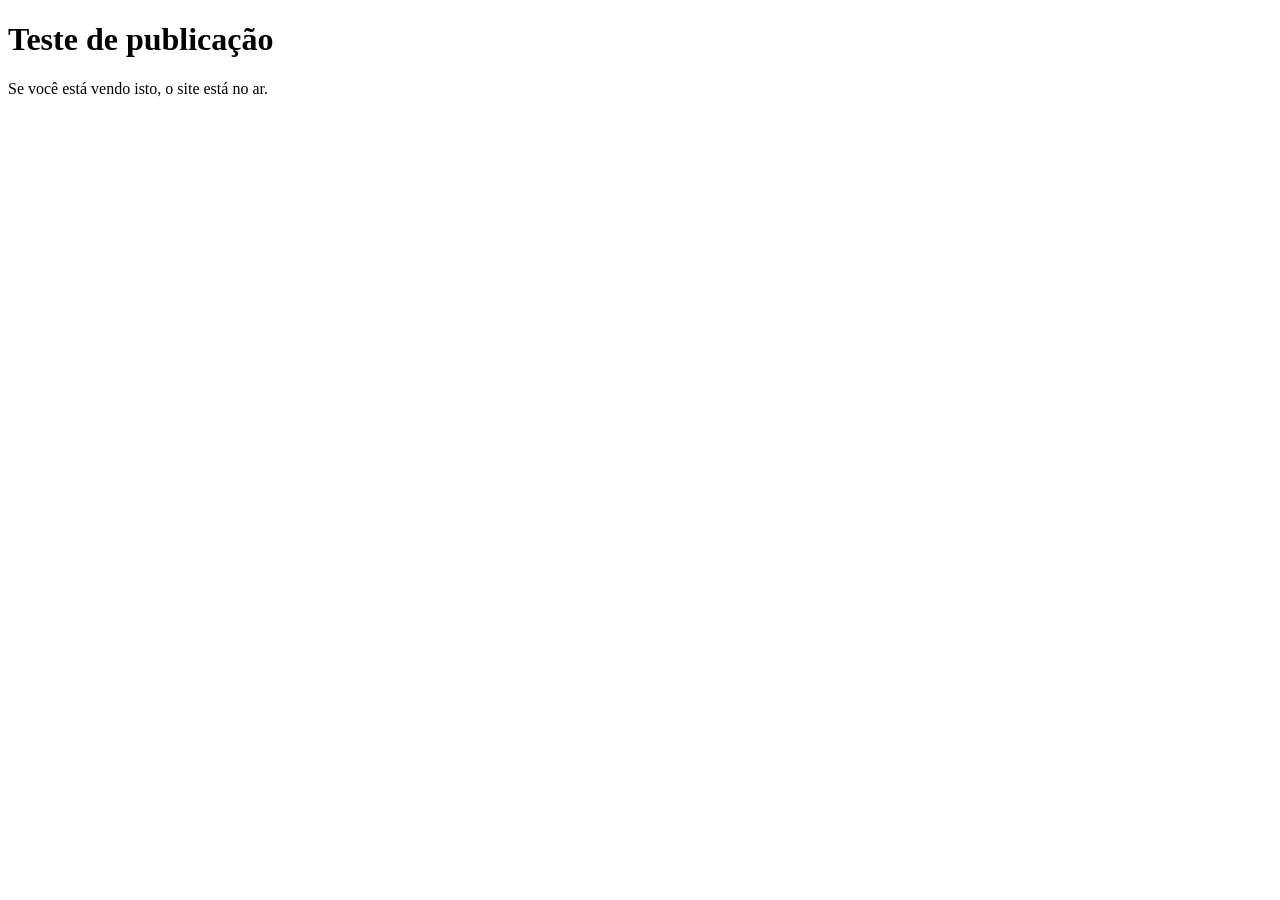
==== public/index.html @ 77021650 "Rename index.html to public/index.html" ====
<!DOCTYPE html>
<html lang="pt-BR">
<head>
  <meta charset="UTF-8">
  <meta name="viewport" content="width=device-width, initial-scale=1">
  <title>Teste de publicação</title>
</head>
<body>
  <h1>Teste de publicação</h1>
  <p>Se você está vendo isto, o site está no ar.</p>
</body>
</html>
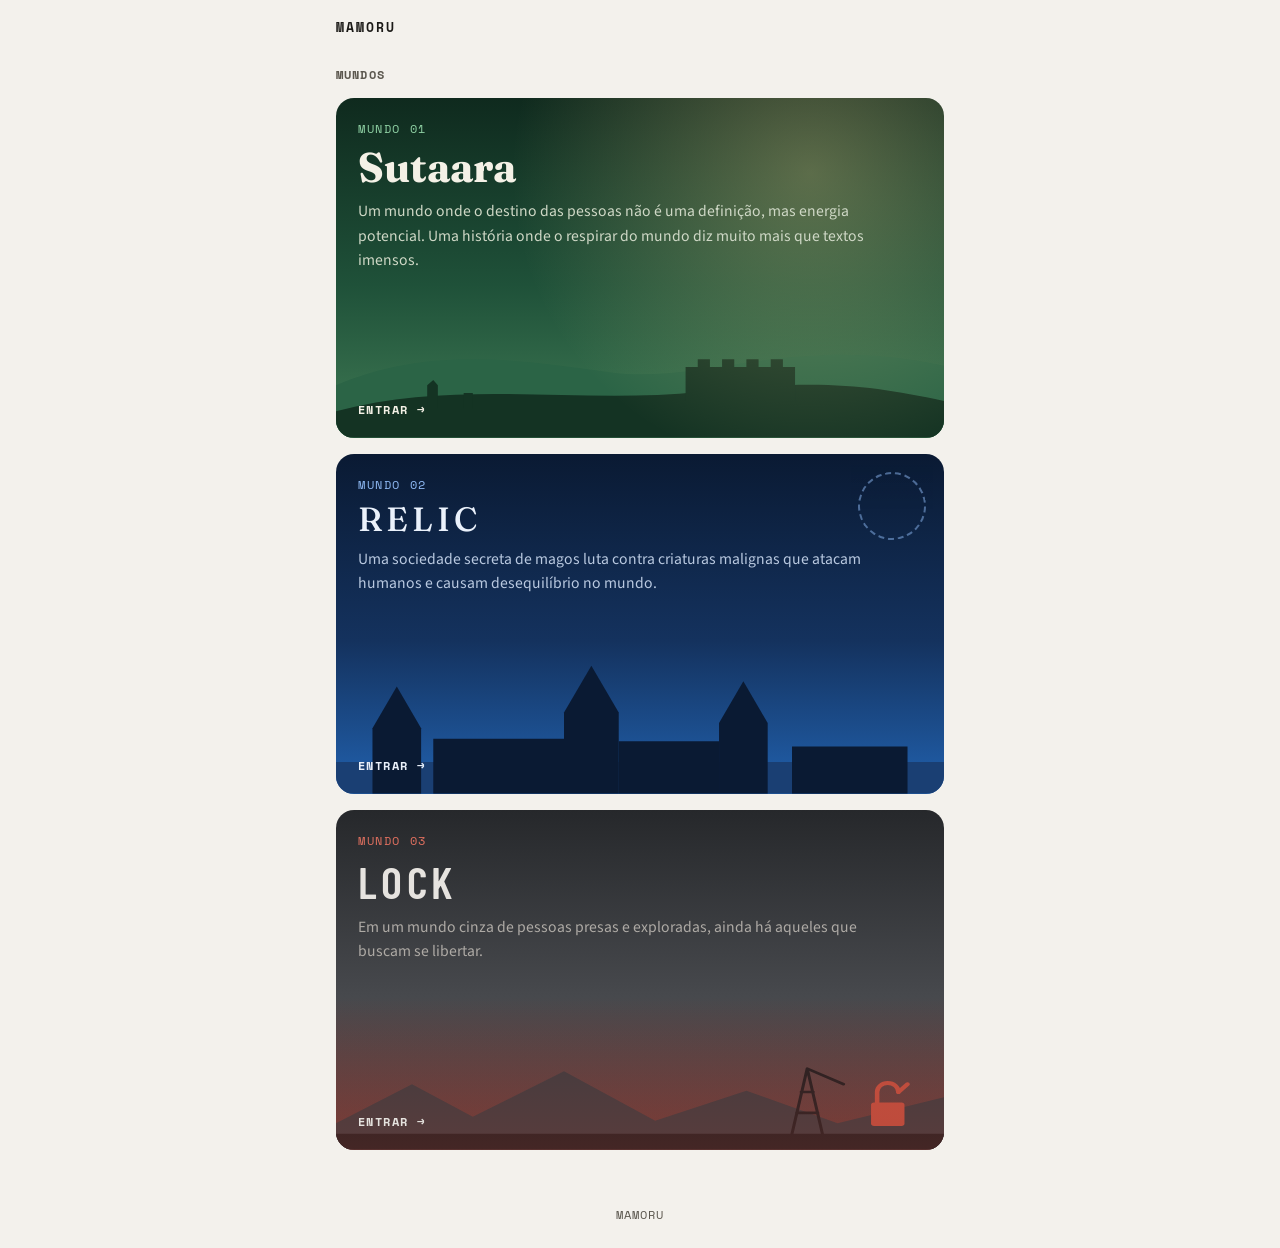
==== commit 98addf36: "Update index.html" ====
--- a/public/index.html
+++ b/public/index.html
@@ -3,10 +3,76 @@
 <head>
   <meta charset="UTF-8">
   <meta name="viewport" content="width=device-width, initial-scale=1">
-  <title>Teste de publicação</title>
+  <title>Mamoru — Mundos</title>
+  <meta name="description" content="Três cenários de fantasia e seus sistemas de RPG.">
+  <link rel="stylesheet" href="css/base.css">
 </head>
 <body>
-  <h1>Teste de publicação</h1>
-  <p>Se você está vendo isto, o site está no ar.</p>
+  <div class="container">
+
+    <header class="site-header">
+      <a class="wordmark" href="./">Mamoru</a>
+    </header>
+
+    <main>
+      <h1 class="page-label">Mundos</h1>
+
+      <div class="mundos">
+
+        <a class="mundo" data-mundo="sutaara" href="sutaara/">
+          <svg class="paisagem" viewBox="0 0 400 120" preserveAspectRatio="none" aria-hidden="true">
+            <path class="terra-2" d="M0,80 C60,50 120,60 180,70 S300,40 400,65 L400,120 L0,120Z"/>
+            <path class="terra" d="M0,100 C80,75 160,95 240,85 S350,80 400,92 L400,120 L0,120Z"/>
+            <path class="terra" d="M230,92 L230,66 L238,66 L238,60 L246,60 L246,66 L254,66 L254,60 L262,60 L262,66 L270,66 L270,60 L278,60 L278,66 L286,66 L286,60 L294,60 L294,66 L302,66 L302,92Z"/>
+            <path class="terra" d="M60,98 L60,80 L64,76 L67,80 L67,98Z"/>
+            <path class="terra" d="M84,98 L84,86 L90,86 L90,98Z"/>
+          </svg>
+          <div class="mundo-texto">
+            <span class="mundo-kicker">Mundo 01</span>
+            <h2>Sutaara</h2>
+            <p>Um mundo onde o destino das pessoas não é uma definição, mas energia potencial. Uma história onde o respirar do mundo diz muito mais que textos imensos.</p>
+          </div>
+          <span class="mundo-entrar">Entrar &rarr;</span>
+        </a>
+
+        <a class="mundo" data-mundo="relic" href="relic/">
+          <svg class="paisagem" viewBox="0 0 400 120" preserveAspectRatio="none" aria-hidden="true">
+            <path class="terra-2" d="M0,96 H400 V120 H0Z"/>
+            <path class="terra" d="M24,120 V70 L40,38 L56,70 V120Z"/>
+            <path class="terra" d="M64,120 V78 H150 V120Z"/>
+            <path class="terra" d="M150,120 V58 L168,22 L186,58 V120Z"/>
+            <path class="terra" d="M186,120 V80 H252 V120Z"/>
+            <path class="terra" d="M252,120 V66 L268,34 L284,66 V120Z"/>
+            <path class="terra" d="M300,120 V84 H376 V120Z"/>
+          </svg>
+          <div class="mundo-texto">
+            <span class="mundo-kicker">Mundo 02</span>
+            <h2>Relic</h2>
+            <p>Uma sociedade secreta de magos luta contra criaturas malignas que atacam humanos e causam desequilíbrio no mundo.</p>
+          </div>
+          <span class="mundo-entrar">Entrar &rarr;</span>
+        </a>
+
+        <a class="mundo" data-mundo="lock" href="lock/">
+          <svg class="paisagem" viewBox="0 0 400 120" preserveAspectRatio="none" aria-hidden="true">
+            <path class="terra-2" d="M0,100 L50,70 L90,95 L150,60 L210,98 L270,75 L330,100 L400,80 V120 H0Z"/>
+            <path class="terra" d="M0,108 H400 V120 H0Z"/>
+            <path class="linha" d="M300,108 L310,58 L320,108 M303,92 H317 M306,76 H314 M310,58 L334,70"/>
+            <g class="cadeado"><rect x="352" y="84" width="22" height="18" rx="2"/><path d="M356,84 V76 a7,7 0 0 1 14,0"/><path d="M370,76 l6,-6"/></g>
+          </svg>
+          <div class="mundo-texto">
+            <span class="mundo-kicker">Mundo 03</span>
+            <h2>Lock</h2>
+            <p>Em um mundo cinza de pessoas presas e exploradas, ainda há aqueles que buscam se libertar.</p>
+          </div>
+          <span class="mundo-entrar">Entrar &rarr;</span>
+        </a>
+
+      </div>
+    </main>
+
+    <footer class="site-footer">Mamoru</footer>
+
+  </div>
 </body>
 </html>
--- a/public/css/base.css
+++ b/public/css/base.css
@@ -0,0 +1,155 @@
+/* ==========================================================
+   base.css — identidade compartilhada do site
+   Tokens de cor e tipografia + componentes comuns.
+   A personalidade de cada mundo fica em [data-mundo="..."].
+   ========================================================== */
+@import url('https://fonts.googleapis.com/css2?family=Barlow+Condensed:wght@500;600&family=Fraunces:opsz,wght@9..144,500;9..144,700&family=Source+Sans+3:wght@400;600&family=Space+Mono:wght@400;700&display=swap');
+
+:root{
+  --bg:#f3f1ec; --surface:#ffffff; --surface2:#ece9e2;
+  --fg:#1b1a17; --fg-dim:#5b574e; --border:#ddd8cd;
+  --font-display:'Fraunces', Georgia, serif;
+  --font-body:'Source Sans 3', system-ui, sans-serif;
+  --font-mono:'Space Mono', ui-monospace, monospace;
+}
+@media (prefers-color-scheme: dark){
+  :root:not([data-theme="light"]){
+    --bg:#141311; --surface:#1d1c19; --surface2:#242320;
+    --fg:#ece8df; --fg-dim:#a39d8e; --border:#38352e;
+    color-scheme: dark;
+  }
+}
+:root[data-theme="dark"]{
+  --bg:#141311; --surface:#1d1c19; --surface2:#242320;
+  --fg:#ece8df; --fg-dim:#a39d8e; --border:#38352e;
+  color-scheme: dark;
+}
+
+/* ---------- personalidade de cada mundo (cores do painel) ---------- */
+[data-mundo="sutaara"]{
+  --m-accent:#8fd1a4; --m-ink:#f4f1e6; --m-ink-dim:#cfd8c6;
+  --m-sky:linear-gradient(180deg,#0f2a1e 0%,#1f5139 55%,#3f7a54 100%);
+  --m-land-2:#2b6446; --m-land:#143323;
+  --m-display:'Fraunces', Georgia, serif;
+}
+[data-mundo="relic"]{
+  --m-accent:#8db8f2; --m-ink:#eaf1fb; --m-ink-dim:#b9c9e0;
+  --m-sky:linear-gradient(180deg,#0a1a33 0%,#14325e 55%,#2161ae 100%);
+  --m-land-2:#1a3f73; --m-land:#0a1a33;
+  --m-display:'Fraunces', Georgia, serif;
+}
+[data-mundo="lock"]{
+  --m-accent:#e0705f; --m-ink:#e6e3df; --m-ink-dim:#aeaaa5;
+  --m-sky:linear-gradient(180deg,#26282b 0%,#47494d 55%,#6b3a36 100%);
+  --m-land-2:#3a3c40; --m-land:#1d1e20;
+  --m-display:'Barlow Condensed', 'Arial Narrow', sans-serif;
+}
+
+/* ---------- base ---------- */
+*{ box-sizing:border-box; }
+html{ -webkit-text-size-adjust:100%; }
+body{
+  margin:0; background:var(--bg); color:var(--fg);
+  font-family:var(--font-body); line-height:1.55;
+}
+.container{ max-width:640px; margin-inline:auto; padding-inline:16px; }
+
+.site-header{
+  display:flex; align-items:center; justify-content:space-between;
+  padding-block:18px 10px;
+  padding-top:calc(18px + env(safe-area-inset-top, 0px));
+}
+.wordmark{
+  font-family:var(--font-mono); font-size:.8rem; font-weight:700;
+  letter-spacing:.16em; text-transform:uppercase;
+  color:var(--fg); text-decoration:none;
+}
+.page-label{
+  font-family:var(--font-mono); font-size:.72rem; letter-spacing:.1em;
+  text-transform:uppercase; color:var(--fg-dim); margin:18px 0 14px;
+}
+
+.site-footer{
+  padding-block:24px;
+  padding-bottom:calc(24px + env(safe-area-inset-bottom, 0px));
+  color:var(--fg-dim); font-family:var(--font-mono); font-size:.72rem;
+  letter-spacing:.1em; text-transform:uppercase; text-align:center;
+}
+
+/* ---------- painéis dos mundos (home) ---------- */
+.mundos{ display:grid; gap:16px; padding-bottom:32px; }
+
+.mundo{
+  position:relative; display:block; min-height:380px;
+  border-radius:18px; overflow:hidden; isolation:isolate;
+  color:var(--m-ink); text-decoration:none;
+  background:var(--m-sky);
+  transition:transform .2s ease;
+}
+.mundo:hover{ transform:translateY(-2px); }
+.mundo:focus-visible{ outline:3px solid var(--m-accent); outline-offset:3px; }
+
+.mundo .paisagem{
+  position:absolute; left:0; right:0; bottom:0;
+  width:100%; height:46%; z-index:0;
+}
+.mundo .paisagem .terra-2{ fill:var(--m-land-2); }
+.mundo .paisagem .terra{ fill:var(--m-land); }
+.mundo .paisagem .linha{ stroke:var(--m-land); fill:none; stroke-width:2; stroke-linecap:round; }
+
+.mundo-texto{ position:relative; z-index:2; padding:22px 22px 0; }
+.mundo-kicker{
+  display:block; font-family:var(--font-mono); font-size:.72rem;
+  letter-spacing:.14em; text-transform:uppercase; color:var(--m-accent);
+  margin-bottom:8px;
+}
+.mundo h2{
+  margin:0 0 10px; font-family:var(--m-display); font-weight:700;
+  font-size:2.6rem; line-height:1.05; text-wrap:balance;
+}
+.mundo p{
+  margin:0; max-width:34em; font-size:.98rem; color:var(--m-ink-dim);
+}
+.mundo-entrar{
+  position:absolute; left:22px; bottom:18px; z-index:2;
+  font-family:var(--font-mono); font-size:.78rem; letter-spacing:.12em;
+  text-transform:uppercase; color:var(--m-ink); font-weight:700;
+}
+
+/* Sutaara: vida que pulsa */
+.mundo[data-mundo="sutaara"] h2{ font-weight:700; }
+.mundo[data-mundo="sutaara"]::after{
+  content:''; position:absolute; inset:0; z-index:1; pointer-events:none;
+  background:radial-gradient(circle at 78% 22%, rgba(255,226,150,.30), transparent 55%);
+  animation:pulsar 6s ease-in-out infinite;
+}
+@keyframes pulsar{ 0%,100%{ opacity:.5; } 50%{ opacity:1; } }
+
+/* Relic: arquivo e instituição */
+.mundo[data-mundo="relic"] h2{
+  font-weight:500; text-transform:uppercase; letter-spacing:.12em; font-size:2.1rem;
+}
+.mundo[data-mundo="relic"]::after{
+  content:''; position:absolute; right:18px; top:18px; z-index:1; pointer-events:none;
+  width:64px; height:64px; border-radius:50%;
+  border:2px dashed var(--m-accent); opacity:.5; transform:rotate(-12deg);
+}
+
+/* Lock: industrial/militar com uma ponta de rebeldia (sem movimento) */
+.mundo .paisagem .cadeado rect{ fill:#c4503f; }
+.mundo .paisagem .cadeado path{ fill:none; stroke:#c4503f; stroke-width:3; stroke-linecap:round; }
+.mundo[data-mundo="lock"] h2{
+  font-weight:600; text-transform:uppercase; letter-spacing:.1em; font-size:2.8rem;
+}
+.mundo[data-mundo="lock"]::after{
+  content:''; position:absolute; inset:0; z-index:1; pointer-events:none;
+  background:linear-gradient(to top, rgba(170,60,50,.28), transparent 45%);
+}
+
+@media (min-width:560px){
+  .mundo{ min-height:340px; }
+}
+@media (prefers-reduced-motion: reduce){
+  .mundo{ transition:none; }
+  .mundo[data-mundo="sutaara"]::after{ animation:none; opacity:.8; }
+}
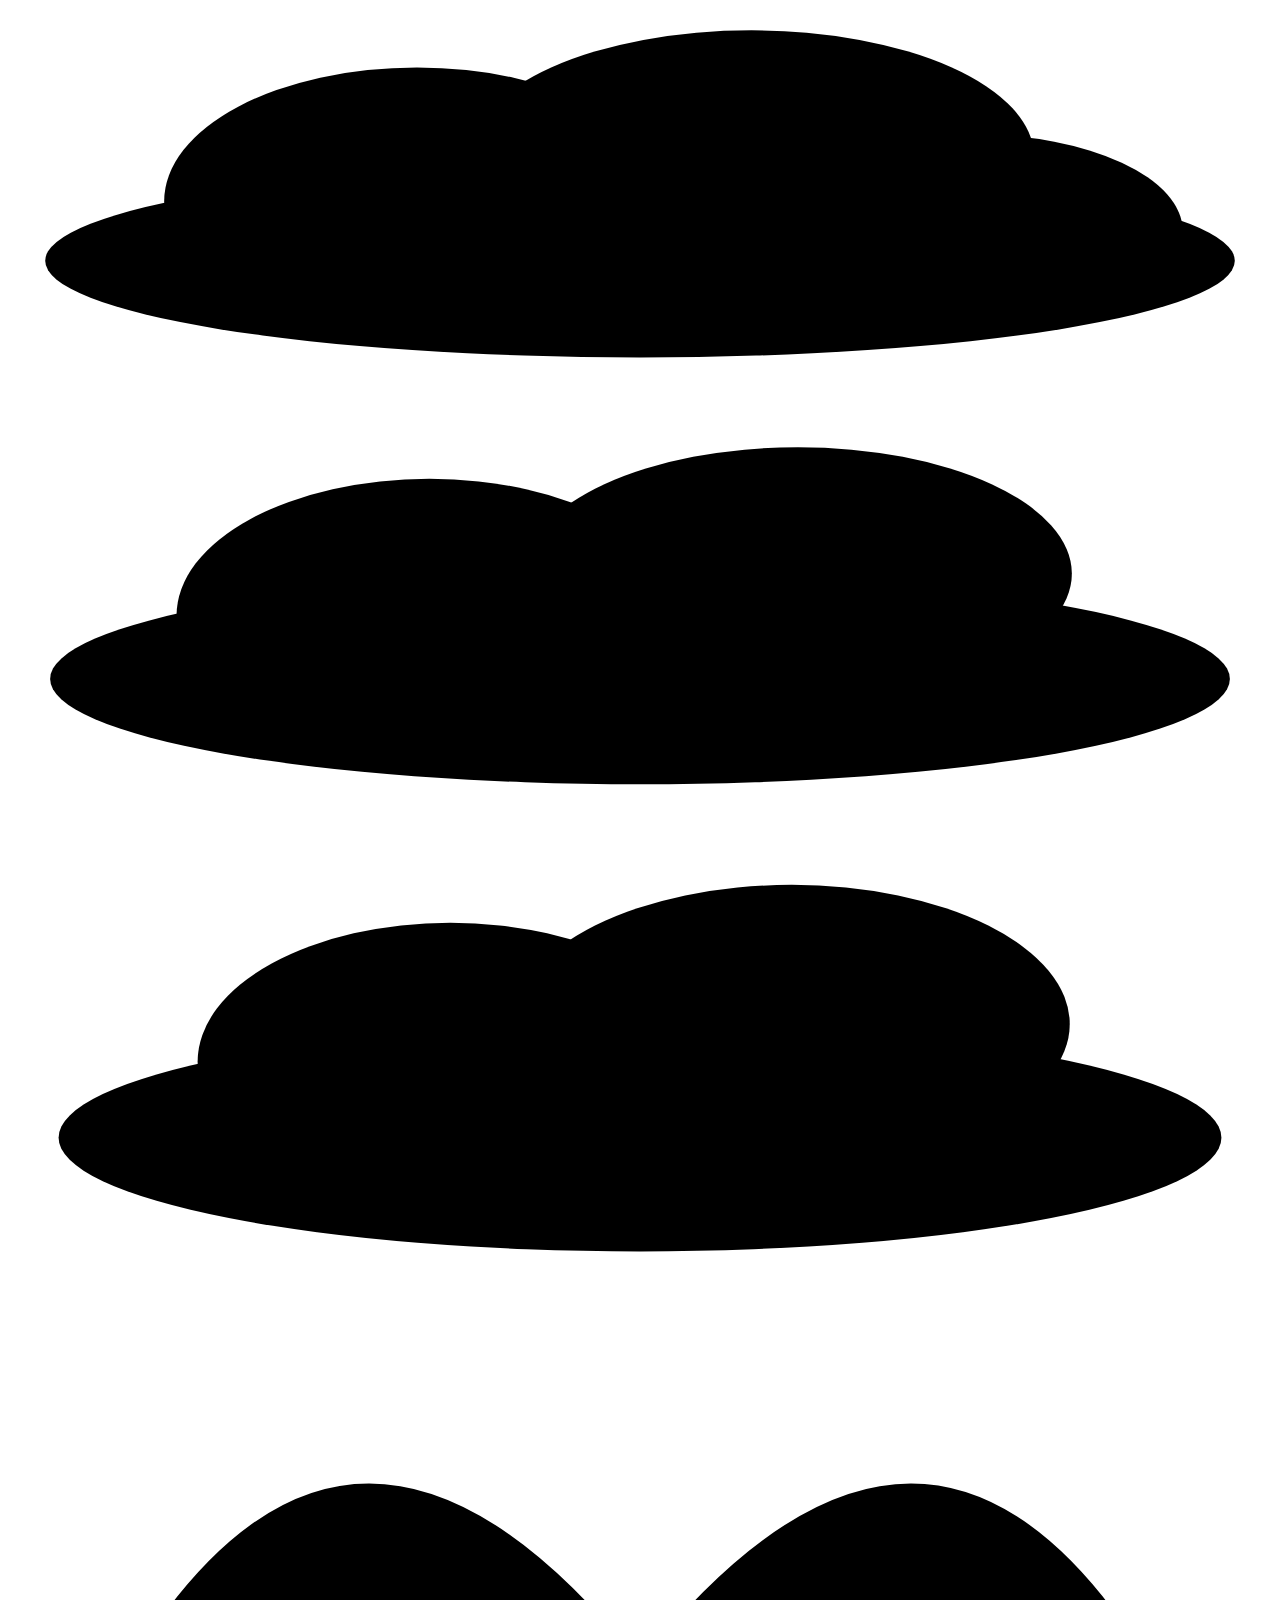
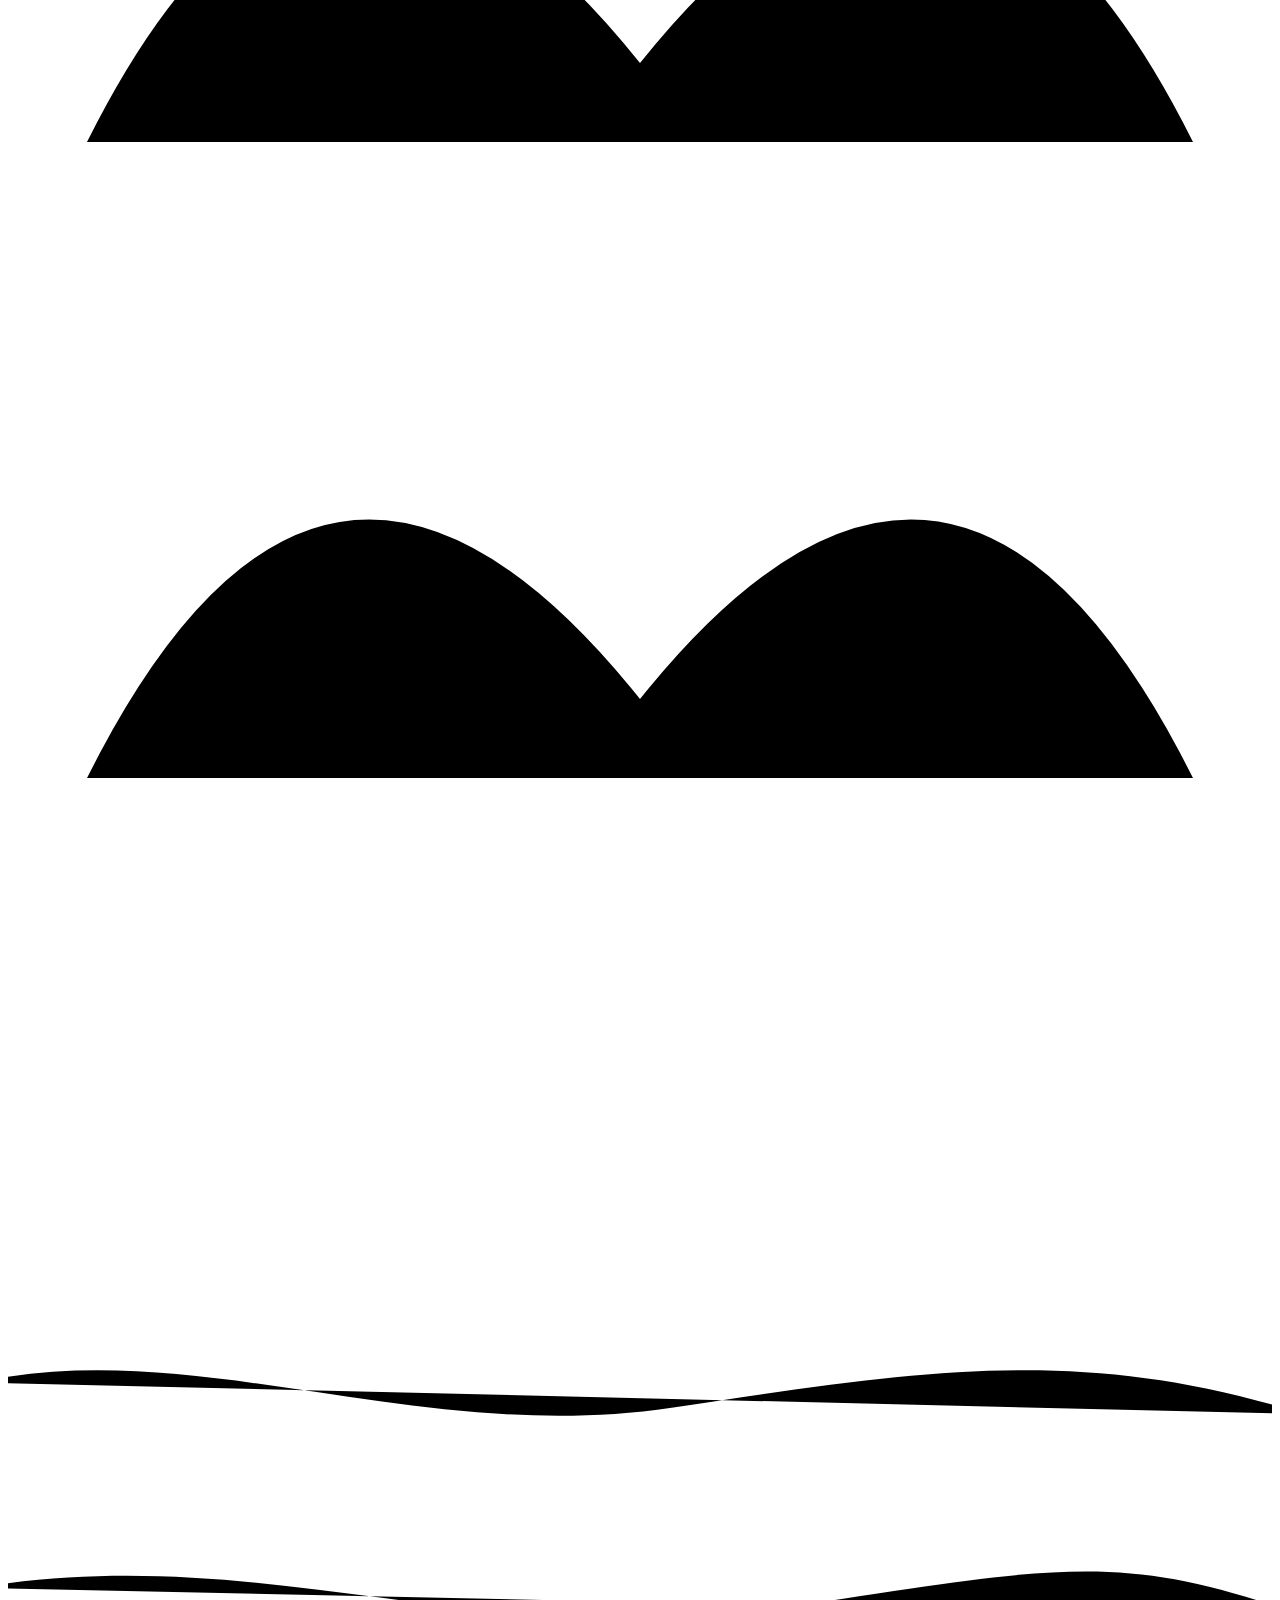
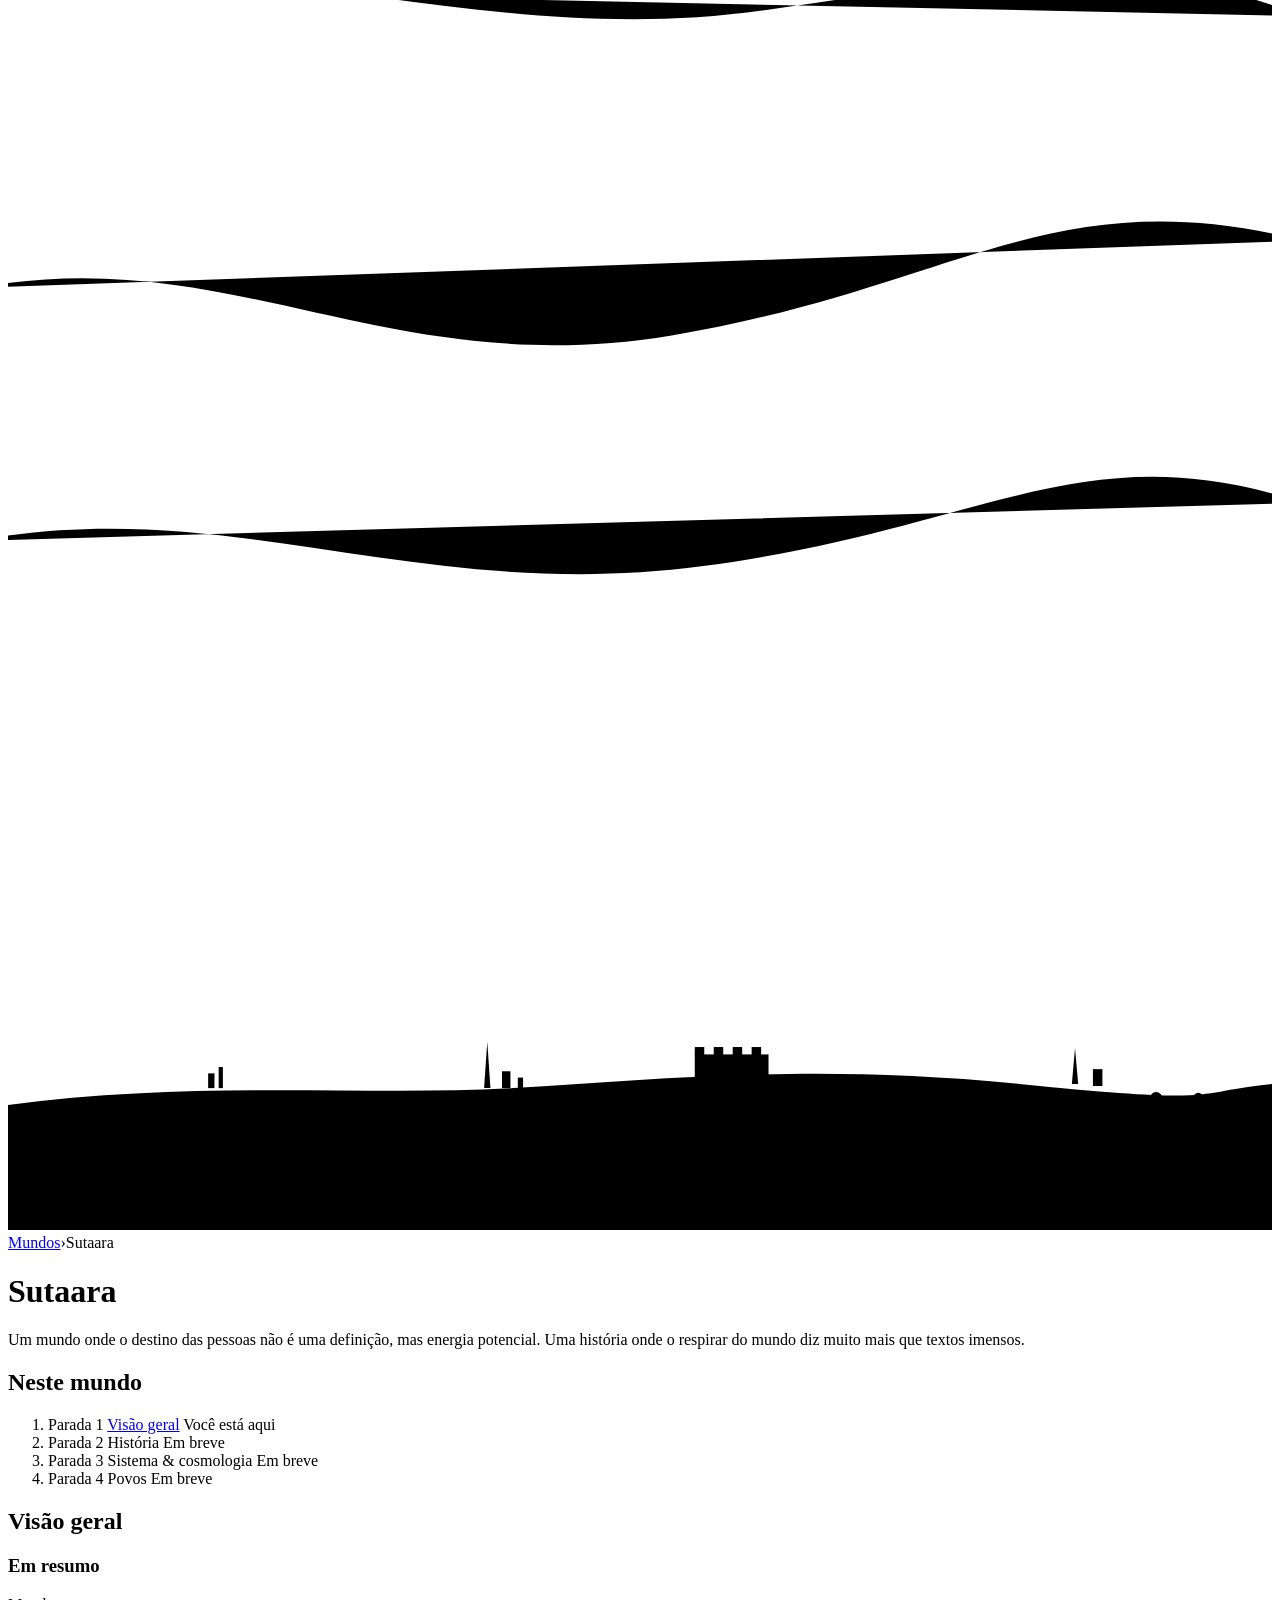
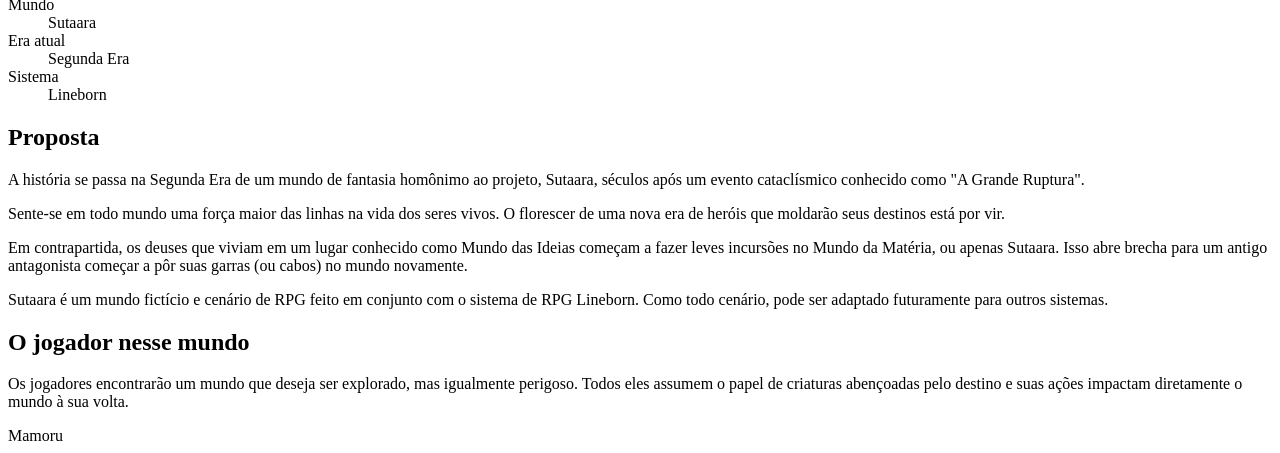
==== commit 96693bc1: "Update index.html" ====
--- a/public/index.html
+++ b/public/index.html
@@ -3,76 +3,134 @@
 <head>
   <meta charset="UTF-8">
   <meta name="viewport" content="width=device-width, initial-scale=1">
-  <title>Mamoru — Mundos</title>
-  <meta name="description" content="Três cenários de fantasia e seus sistemas de RPG.">
-  <link rel="stylesheet" href="css/base.css">
+  <title>Sutaara</title>
+  <meta name="description" content="Um mundo onde o destino das pessoas não é uma definição, mas energia potencial.">
+  <link rel="stylesheet" href="../css/base.css">
+  <link rel="stylesheet" href="../css/sutaara.css">
 </head>
-<body>
-  <div class="container">
+<body class="mundo-pagina" data-mundo="sutaara">
 
-    <header class="site-header">
-      <a class="wordmark" href="./">Mamoru</a>
-    </header>
+  <header class="s-hero">
+    <div class="sol" aria-hidden="true"></div>
+    <div class="nuvem n1" aria-hidden="true"><svg viewBox="0 0 170 50"><ellipse cx="85" cy="34" rx="80" ry="13"/><ellipse cx="55" cy="26" rx="34" ry="18"/><ellipse cx="100" cy="20" rx="38" ry="17"/><ellipse cx="130" cy="30" rx="28" ry="13"/></svg></div><div class="nuvem n2" aria-hidden="true"><svg viewBox="0 0 120 40"><ellipse cx="60" cy="28" rx="56" ry="10"/><ellipse cx="40" cy="22" rx="24" ry="13"/><ellipse cx="75" cy="18" rx="26" ry="12"/></svg></div><div class="nuvem n3" aria-hidden="true"><svg viewBox="0 0 100 36"><ellipse cx="50" cy="26" rx="46" ry="9"/><ellipse cx="35" cy="20" rx="20" ry="11"/><ellipse cx="62" cy="17" rx="22" ry="11"/></svg></div>
+    <div class="passaro p1" aria-hidden="true"><svg viewBox="0 0 16 8"><path d="M1 6 Q4 0 8 5 Q12 0 15 6"/></svg></div><div class="passaro p2" aria-hidden="true"><svg viewBox="0 0 16 8"><path d="M1 6 Q4 0 8 5 Q12 0 15 6"/></svg></div>
+    <svg class="sopro" viewBox="0 0 400 520" preserveAspectRatio="none" aria-hidden="true"><path class="fina" d="M-10,140 C60,125 130,160 210,148 S340,128 410,150"/><path class="fina" d="M-10,205 C80,190 150,225 240,212 S350,192 410,214"/><path d="M-10,300 C70,285 120,330 210,315 S330,265 410,285"/><path d="M-10,380 C70,365 130,400 220,388 S340,345 410,368"/></svg>
+    <div class="particulas" aria-hidden="true"><i></i><i></i><i></i><i></i><i></i><i></i><i></i></div>
+    <svg class="colinas" viewBox="0 0 1200 230" preserveAspectRatio="xMidYMax slice" aria-hidden="true">
+<path class="l1" d="M0,112 C180,88 340,104 480,96 S760,72 960,92 S1120,100 1200,92 V230 H0Z"/>
+<g class="l1b"><path d="M452,96 L455,52 L458,96Z"/><rect x="469" y="80" width="8" height="16"/><rect x="484" y="86" width="5" height="10"/><rect x="652" y="64" width="70" height="34"/><rect x="652" y="57" width="9" height="8"/><rect x="670" y="57" width="9" height="8"/><rect x="688" y="57" width="9" height="8"/><rect x="706" y="57" width="9" height="8"/><rect x="190" y="82" width="6" height="14"/><rect x="200" y="76" width="4" height="20"/><path d="M1010,92 L1013,58 L1016,92Z"/><rect x="1030" y="78" width="9" height="16"/></g>
+<path class="l1b" d="M0,130 C250,110 450,132 650,118 S1000,104 1200,122 V230 H0Z"/>
+<g class="t0"><rect x="519.5" y="108.0" width="1.0" height="4.0"/><circle cx="520.0" cy="103.5" r="5.0"/><circle cx="516.5" cy="106.0" r="3.5"/><circle cx="523.5" cy="106.0" r="3.2"/></g>
+<g class="t0"><rect x="544.5" y="108.0" width="1.0" height="4.0"/><circle cx="545.0" cy="103.5" r="5.0"/><circle cx="541.5" cy="106.0" r="3.5"/><circle cx="548.5" cy="106.0" r="3.2"/></g>
+<g class="t0"><rect x="611.5" y="107.6" width="1.1" height="4.4"/><circle cx="612.0" cy="102.7" r="5.5"/><circle cx="608.1" cy="105.4" r="3.9"/><circle cx="615.9" cy="105.4" r="3.6"/></g>
+<g class="t0"><rect x="629.5" y="110.0" width="1.0" height="4.0"/><circle cx="630.0" cy="105.5" r="5.0"/><circle cx="626.5" cy="108.0" r="3.5"/><circle cx="633.5" cy="108.0" r="3.2"/></g>
+<g class="t0"><rect x="744.5" y="100.0" width="1.0" height="4.0"/><circle cx="745.0" cy="95.5" r="5.0"/><circle cx="741.5" cy="98.0" r="3.5"/><circle cx="748.5" cy="98.0" r="3.2"/></g>
+<g class="t0"><rect x="764.5" y="100.0" width="1.0" height="4.0"/><circle cx="765.0" cy="95.5" r="5.0"/><circle cx="761.5" cy="98.0" r="3.5"/><circle cx="768.5" cy="98.0" r="3.2"/></g>
+<g class="t0"><rect x="119.4" y="121.2" width="1.2" height="4.8"/><circle cx="120.0" cy="115.8" r="6.0"/><circle cx="115.8" cy="118.8" r="4.2"/><circle cx="124.2" cy="118.8" r="3.9"/></g>
+<g class="t0"><rect x="149.5" y="122.0" width="1.0" height="4.0"/><circle cx="150.0" cy="117.5" r="5.0"/><circle cx="146.5" cy="120.0" r="3.5"/><circle cx="153.5" cy="120.0" r="3.2"/></g>
+<g class="t0"><rect x="329.5" y="116.0" width="1.0" height="4.0"/><circle cx="330.0" cy="111.5" r="5.0"/><circle cx="326.5" cy="114.0" r="3.5"/><circle cx="333.5" cy="114.0" r="3.2"/></g>
+<g class="t0"><rect x="949.5" y="106.0" width="1.0" height="4.0"/><circle cx="950.0" cy="101.5" r="5.0"/><circle cx="946.5" cy="104.0" r="3.5"/><circle cx="953.5" cy="104.0" r="3.2"/></g>
+<g class="t0"><rect x="1089.4" y="111.2" width="1.2" height="4.8"/><circle cx="1090.0" cy="105.8" r="6.0"/><circle cx="1085.8" cy="108.8" r="4.2"/><circle cx="1094.2" cy="108.8" r="3.9"/></g>
+<g class="t0"><rect x="1129.5" y="110.0" width="1.0" height="4.0"/><circle cx="1130.0" cy="105.5" r="5.0"/><circle cx="1126.5" cy="108.0" r="3.5"/><circle cx="1133.5" cy="108.0" r="3.2"/></g>
+<path class="l2" d="M0,158 C200,140 420,166 610,152 S950,136 1200,156 V230 H0Z"/>
+<g class="t1"><rect x="506.0" y="152.0" width="2.0" height="8.0"/><circle cx="507.0" cy="143.0" r="10.0"/><circle cx="500.0" cy="148.0" r="7.0"/><circle cx="514.0" cy="148.0" r="6.5"/></g>
+<g class="t1"><rect x="578.8" y="140.4" width="2.4" height="9.6"/><circle cx="580.0" cy="129.6" r="12.0"/><circle cx="571.6" cy="135.6" r="8.4"/><circle cx="588.4" cy="135.6" r="7.8"/></g>
+<g class="t1"><rect x="598.1" y="148.8" width="1.8" height="7.2"/><circle cx="599.0" cy="140.7" r="9.0"/><circle cx="592.7" cy="145.2" r="6.3"/><circle cx="605.3" cy="145.2" r="5.9"/></g>
+<g class="t1"><rect x="640.0" y="162.0" width="2.0" height="8.0"/><circle cx="641.0" cy="153.0" r="10.0"/><circle cx="634.0" cy="158.0" r="7.0"/><circle cx="648.0" cy="158.0" r="6.5"/></g>
+<g class="t1"><rect x="712.9" y="139.2" width="2.2" height="8.8"/><circle cx="714.0" cy="129.3" r="11.0"/><circle cx="706.3" cy="134.8" r="7.7"/><circle cx="721.7" cy="134.8" r="7.2"/></g>
+<g class="t1"><rect x="68.8" y="160.4" width="2.4" height="9.6"/><circle cx="70.0" cy="149.6" r="12.0"/><circle cx="61.6" cy="155.6" r="8.4"/><circle cx="78.4" cy="155.6" r="7.8"/></g>
+<g class="t1"><rect x="198.9" y="155.2" width="2.2" height="8.8"/><circle cx="200.0" cy="145.3" r="11.0"/><circle cx="192.3" cy="150.8" r="7.7"/><circle cx="207.7" cy="150.8" r="7.2"/></g>
+<g class="t1"><rect x="329.0" y="148.0" width="2.0" height="8.0"/><circle cx="330.0" cy="139.0" r="10.0"/><circle cx="323.0" cy="144.0" r="7.0"/><circle cx="337.0" cy="144.0" r="6.5"/></g>
+<g class="t1"><rect x="868.9" y="141.2" width="2.2" height="8.8"/><circle cx="870.0" cy="131.3" r="11.0"/><circle cx="862.3" cy="136.8" r="7.7"/><circle cx="877.7" cy="136.8" r="7.2"/></g>
+<g class="t1"><rect x="959.0" y="144.0" width="2.0" height="8.0"/><circle cx="960.0" cy="135.0" r="10.0"/><circle cx="953.0" cy="140.0" r="7.0"/><circle cx="967.0" cy="140.0" r="6.5"/></g>
+<g class="t1"><rect x="1038.8" y="156.4" width="2.4" height="9.6"/><circle cx="1040.0" cy="145.6" r="12.0"/><circle cx="1031.6" cy="151.6" r="8.4"/><circle cx="1048.4" cy="151.6" r="7.8"/></g>
+<g class="t1"><rect x="1158.9" y="151.2" width="2.2" height="8.8"/><circle cx="1160.0" cy="141.3" r="11.0"/><circle cx="1152.3" cy="146.8" r="7.7"/><circle cx="1167.7" cy="146.8" r="7.2"/></g>
+<path class="l3" d="M0,192 C250,176 450,200 650,186 S1000,172 1200,190 V230 H0Z"/>
+<g class="t2"><rect x="446.7" y="185.6" width="2.6" height="10.4"/><circle cx="448.0" cy="173.9" r="13.0"/><circle cx="438.9" cy="180.4" r="9.1"/><circle cx="457.1" cy="180.4" r="8.5"/></g>
+<g class="t2"><rect x="499.0" y="194.0" width="2.0" height="8.0"/><circle cx="500.0" cy="185.0" r="10.0"/><circle cx="493.0" cy="190.0" r="7.0"/><circle cx="507.0" cy="190.0" r="6.5"/></g>
+<g class="t2"><rect x="742.8" y="174.4" width="4.4" height="17.6"/><circle cx="745.0" cy="154.6" r="22.0"/><circle cx="729.6" cy="165.6" r="15.4"/><circle cx="760.4" cy="165.6" r="14.3"/></g>
+<g class="t2"><rect x="858.8" y="176.4" width="2.4" height="9.6"/><circle cx="860.0" cy="165.6" r="12.0"/><circle cx="851.6" cy="171.6" r="8.4"/><circle cx="868.4" cy="171.6" r="7.8"/></g>
+<g class="t2"><rect x="148.6" y="188.8" width="2.8" height="11.2"/><circle cx="150.0" cy="176.2" r="14.0"/><circle cx="140.2" cy="183.2" r="9.8"/><circle cx="159.8" cy="183.2" r="9.1"/></g>
+<g class="t2"><rect x="298.8" y="190.4" width="2.4" height="9.6"/><circle cx="300.0" cy="179.6" r="12.0"/><circle cx="291.6" cy="185.6" r="8.4"/><circle cx="308.4" cy="185.6" r="7.8"/></g>
+<g class="t2"><rect x="1008.6" y="178.8" width="2.8" height="11.2"/><circle cx="1010.0" cy="166.2" r="14.0"/><circle cx="1000.2" cy="173.2" r="9.8"/><circle cx="1019.8" cy="173.2" r="9.1"/></g>
+<g class="t2"><rect x="1148.7" y="185.6" width="2.6" height="10.4"/><circle cx="1150.0" cy="173.9" r="13.0"/><circle cx="1140.9" cy="180.4" r="9.1"/><circle cx="1159.1" cy="180.4" r="8.5"/></g>
+<g class="erva"><path d="M422,200 q-1,-6 -5,-10 M422,200 q0,-8 0,-13 M422,200 q1,-6 5,-10" transform="scale(1)" style="transform-origin:422px 200px"/></g>
+<g class="erva"><path d="M544,206 q-1,-6 -5,-10 M544,206 q0,-8 0,-13 M544,206 q1,-6 5,-10" transform="scale(1)" style="transform-origin:544px 206px"/></g>
+<g class="erva"><path d="M671,194 q-1,-6 -5,-10 M671,194 q0,-8 0,-13 M671,194 q1,-6 5,-10" transform="scale(1)" style="transform-origin:671px 194px"/></g>
+<g class="erva"><path d="M775,190 q-1,-6 -5,-10 M775,190 q0,-8 0,-13 M775,190 q1,-6 5,-10" transform="scale(1)" style="transform-origin:775px 190px"/></g>
+<g class="erva"><path d="M250,206 q-1,-6 -5,-10 M250,206 q0,-8 0,-13 M250,206 q1,-6 5,-10" transform="scale(1)" style="transform-origin:250px 206px"/></g>
+<g class="erva"><path d="M920,196 q-1,-6 -5,-10 M920,196 q0,-8 0,-13 M920,196 q1,-6 5,-10" transform="scale(1)" style="transform-origin:920px 196px"/></g>
+<g class="erva"><path d="M1100,204 q-1,-6 -5,-10 M1100,204 q0,-8 0,-13 M1100,204 q1,-6 5,-10" transform="scale(1)" style="transform-origin:1100px 204px"/></g>
+<g class="erva"><path d="M60,208 q-1,-6 -5,-10 M60,208 q0,-8 0,-13 M60,208 q1,-6 5,-10" transform="scale(1)" style="transform-origin:60px 208px"/></g>
+<circle class="fl0" cx="782" cy="223" r="1.3"/><circle class="fl1" cx="423" cy="209" r="1.3"/><circle class="fl2" cx="734" cy="220" r="1.3"/><circle class="fl0" cx="668" cy="213" r="1.3"/><circle class="fl1" cx="642" cy="218" r="1.3"/><circle class="fl2" cx="632" cy="211" r="1.3"/><circle class="fl0" cx="572" cy="214" r="1.3"/><circle class="fl1" cx="689" cy="224" r="1.3"/><circle class="fl2" cx="780" cy="217" r="1.3"/><circle class="fl0" cx="578" cy="212" r="1.3"/><circle class="fl1" cx="414" cy="208" r="1.3"/><circle class="fl2" cx="586" cy="213" r="1.3"/><circle class="fl0" cx="552" cy="222" r="1.3"/><circle class="fl1" cx="610" cy="217" r="1.3"/><circle class="fl2" cx="494" cy="208" r="1.3"/><circle class="fl0" cx="530" cy="210" r="1.3"/><circle class="fl1" cx="604" cy="224" r="1.3"/><circle class="fl2" cx="670" cy="211" r="1.3"/><circle class="fl0" cx="757" cy="221" r="1.3"/><circle class="fl1" cx="694" cy="223" r="1.3"/><circle class="fl2" cx="705" cy="221" r="1.3"/><circle class="fl0" cx="542" cy="224" r="1.3"/><circle class="fl1" cx="785" cy="211" r="1.3"/><circle class="fl2" cx="702" cy="219" r="1.3"/><circle class="fl0" cx="585" cy="216" r="1.3"/><circle class="fl1" cx="596" cy="223" r="1.3"/><circle class="fl2" cx="601" cy="221" r="1.3"/><circle class="fl0" cx="425" cy="222" r="1.3"/><circle class="fl1" cx="1080" cy="215" r="1.3"/><circle class="fl2" cx="681" cy="223" r="1.3"/><circle class="fl0" cx="869" cy="216" r="1.3"/><circle class="fl1" cx="266" cy="213" r="1.3"/><circle class="fl2" cx="839" cy="211" r="1.3"/><circle class="fl0" cx="1090" cy="212" r="1.3"/><circle class="fl1" cx="1094" cy="213" r="1.3"/><circle class="fl2" cx="1149" cy="219" r="1.3"/><circle class="fl0" cx="605" cy="216" r="1.3"/><circle class="fl1" cx="782" cy="217" r="1.3"/><circle class="fl2" cx="374" cy="211" r="1.3"/><circle class="fl0" cx="614" cy="223" r="1.3"/><circle class="fl1" cx="748" cy="209" r="1.3"/><circle class="fl2" cx="984" cy="220" r="1.3"/>
+<path class="l4" d="M0,224 C300,210 600,228 900,216 S1100,214 1200,218 V232 H0Z"/>
+</svg>
 
+    <nav class="topo" aria-label="Você está em">
+      <a href="../">Mundos</a><span class="sep">&rsaquo;</span>Sutaara
+    </nav>
+    <div class="s-capa">
+      <h1>Sutaara</h1>
+      <p class="tagline">Um mundo onde o destino das pessoas não é uma definição, mas energia potencial. Uma história onde o respirar do mundo diz muito mais que textos imensos.</p>
+    </div>
+  </header>
+
+  <div class="container s-pagina">
     <main>
-      <h1 class="page-label">Mundos</h1>
 
-      <div class="mundos">
+      <h2 class="s-sec">Neste mundo</h2>
+      <ol class="trilha" aria-label="Trilha de Sutaara">
+        <li class="parada">
+          <span class="num">Parada 1</span>
+          <a class="nome" href="#visao-geral">Visão geral</a>
+          <span class="estado">Você está aqui</span>
+        </li>
+        <li class="parada breve">
+          <span class="num">Parada 2</span>
+          <span class="nome">História</span>
+          <span class="estado">Em breve</span>
+        </li>
+        <li class="parada breve">
+          <span class="num">Parada 3</span>
+          <span class="nome">Sistema &amp; cosmologia</span>
+          <span class="estado">Em breve</span>
+        </li>
+        <li class="parada breve">
+          <span class="num">Parada 4</span>
+          <span class="nome">Povos</span>
+          <span class="estado">Em breve</span>
+        </li>
+      </ol>
 
-        <a class="mundo" data-mundo="sutaara" href="sutaara/">
-          <svg class="paisagem" viewBox="0 0 400 120" preserveAspectRatio="none" aria-hidden="true">
-            <path class="terra-2" d="M0,80 C60,50 120,60 180,70 S300,40 400,65 L400,120 L0,120Z"/>
-            <path class="terra" d="M0,100 C80,75 160,95 240,85 S350,80 400,92 L400,120 L0,120Z"/>
-            <path class="terra" d="M230,92 L230,66 L238,66 L238,60 L246,60 L246,66 L254,66 L254,60 L262,60 L262,66 L270,66 L270,60 L278,60 L278,66 L286,66 L286,60 L294,60 L294,66 L302,66 L302,92Z"/>
-            <path class="terra" d="M60,98 L60,80 L64,76 L67,80 L67,98Z"/>
-            <path class="terra" d="M84,98 L84,86 L90,86 L90,98Z"/>
-          </svg>
-          <div class="mundo-texto">
-            <span class="mundo-kicker">Mundo 01</span>
-            <h2>Sutaara</h2>
-            <p>Um mundo onde o destino das pessoas não é uma definição, mas energia potencial. Uma história onde o respirar do mundo diz muito mais que textos imensos.</p>
-          </div>
-          <span class="mundo-entrar">Entrar &rarr;</span>
-        </a>
+      <h2 class="s-sec" id="visao-geral">Visão geral</h2>
 
-        <a class="mundo" data-mundo="relic" href="relic/">
-          <svg class="paisagem" viewBox="0 0 400 120" preserveAspectRatio="none" aria-hidden="true">
-            <path class="terra-2" d="M0,96 H400 V120 H0Z"/>
-            <path class="terra" d="M24,120 V70 L40,38 L56,70 V120Z"/>
-            <path class="terra" d="M64,120 V78 H150 V120Z"/>
-            <path class="terra" d="M150,120 V58 L168,22 L186,58 V120Z"/>
-            <path class="terra" d="M186,120 V80 H252 V120Z"/>
-            <path class="terra" d="M252,120 V66 L268,34 L284,66 V120Z"/>
-            <path class="terra" d="M300,120 V84 H376 V120Z"/>
-          </svg>
-          <div class="mundo-texto">
-            <span class="mundo-kicker">Mundo 02</span>
-            <h2>Relic</h2>
-            <p>Uma sociedade secreta de magos luta contra criaturas malignas que atacam humanos e causam desequilíbrio no mundo.</p>
-          </div>
-          <span class="mundo-entrar">Entrar &rarr;</span>
-        </a>
+      <aside class="ficha" aria-label="Em resumo">
+        <h3>Em resumo</h3>
+        <dl>
+          <div class="linha"><dt>Mundo</dt><dd>Sutaara</dd></div>
+          <div class="linha"><dt>Era atual</dt><dd>Segunda Era</dd></div>
+          <div class="linha"><dt>Sistema</dt><dd>Lineborn</dd></div>
+        </dl>
+      </aside>
 
-        <a class="mundo" data-mundo="lock" href="lock/">
-          <svg class="paisagem" viewBox="0 0 400 120" preserveAspectRatio="none" aria-hidden="true">
-            <path class="terra-2" d="M0,100 L50,70 L90,95 L150,60 L210,98 L270,75 L330,100 L400,80 V120 H0Z"/>
-            <path class="terra" d="M0,108 H400 V120 H0Z"/>
-            <path class="linha" d="M300,108 L310,58 L320,108 M303,92 H317 M306,76 H314 M310,58 L334,70"/>
-            <g class="cadeado"><rect x="352" y="84" width="22" height="18" rx="2"/><path d="M356,84 V76 a7,7 0 0 1 14,0"/><path d="M370,76 l6,-6"/></g>
-          </svg>
-          <div class="mundo-texto">
-            <span class="mundo-kicker">Mundo 03</span>
-            <h2>Lock</h2>
-            <p>Em um mundo cinza de pessoas presas e exploradas, ainda há aqueles que buscam se libertar.</p>
-          </div>
-          <span class="mundo-entrar">Entrar &rarr;</span>
-        </a>
+      <section class="s-cards">
+        <article class="s-card" id="proposta">
+          <h2>Proposta</h2>
+          <p>A história se passa na Segunda Era de um mundo de fantasia homônimo ao projeto, Sutaara, séculos após um evento cataclísmico conhecido como "A Grande Ruptura".</p>
+          <p>Sente-se em todo mundo uma força maior das linhas na vida dos seres vivos. O florescer de uma nova era de heróis que moldarão seus destinos está por vir.</p>
+          <p>Em contrapartida, os deuses que viviam em um lugar conhecido como Mundo das Ideias começam a fazer leves incursões no Mundo da Matéria, ou apenas Sutaara. Isso abre brecha para um antigo antagonista começar a pôr suas garras (ou cabos) no mundo novamente.</p>
+          <p>Sutaara é um mundo fictício e cenário de RPG feito em conjunto com o sistema de RPG Lineborn. Como todo cenário, pode ser adaptado futuramente para outros sistemas.</p>
+        </article>
+        <article class="s-card" id="jogador">
+          <h2>O jogador nesse mundo</h2>
+          <p>Os jogadores encontrarão um mundo que deseja ser explorado, mas igualmente perigoso. Todos eles assumem o papel de criaturas abençoadas pelo destino e suas ações impactam diretamente o mundo à sua volta.</p>
+        </article>
+      </section>
 
-      </div>
     </main>
+    <footer class="s-rodape">Mamoru</footer>
+  </div>
 
-    <footer class="site-footer">Mamoru</footer>
-
-  </div>
+<script src="../js/tema.js" defer></script>
 </body>
 </html>
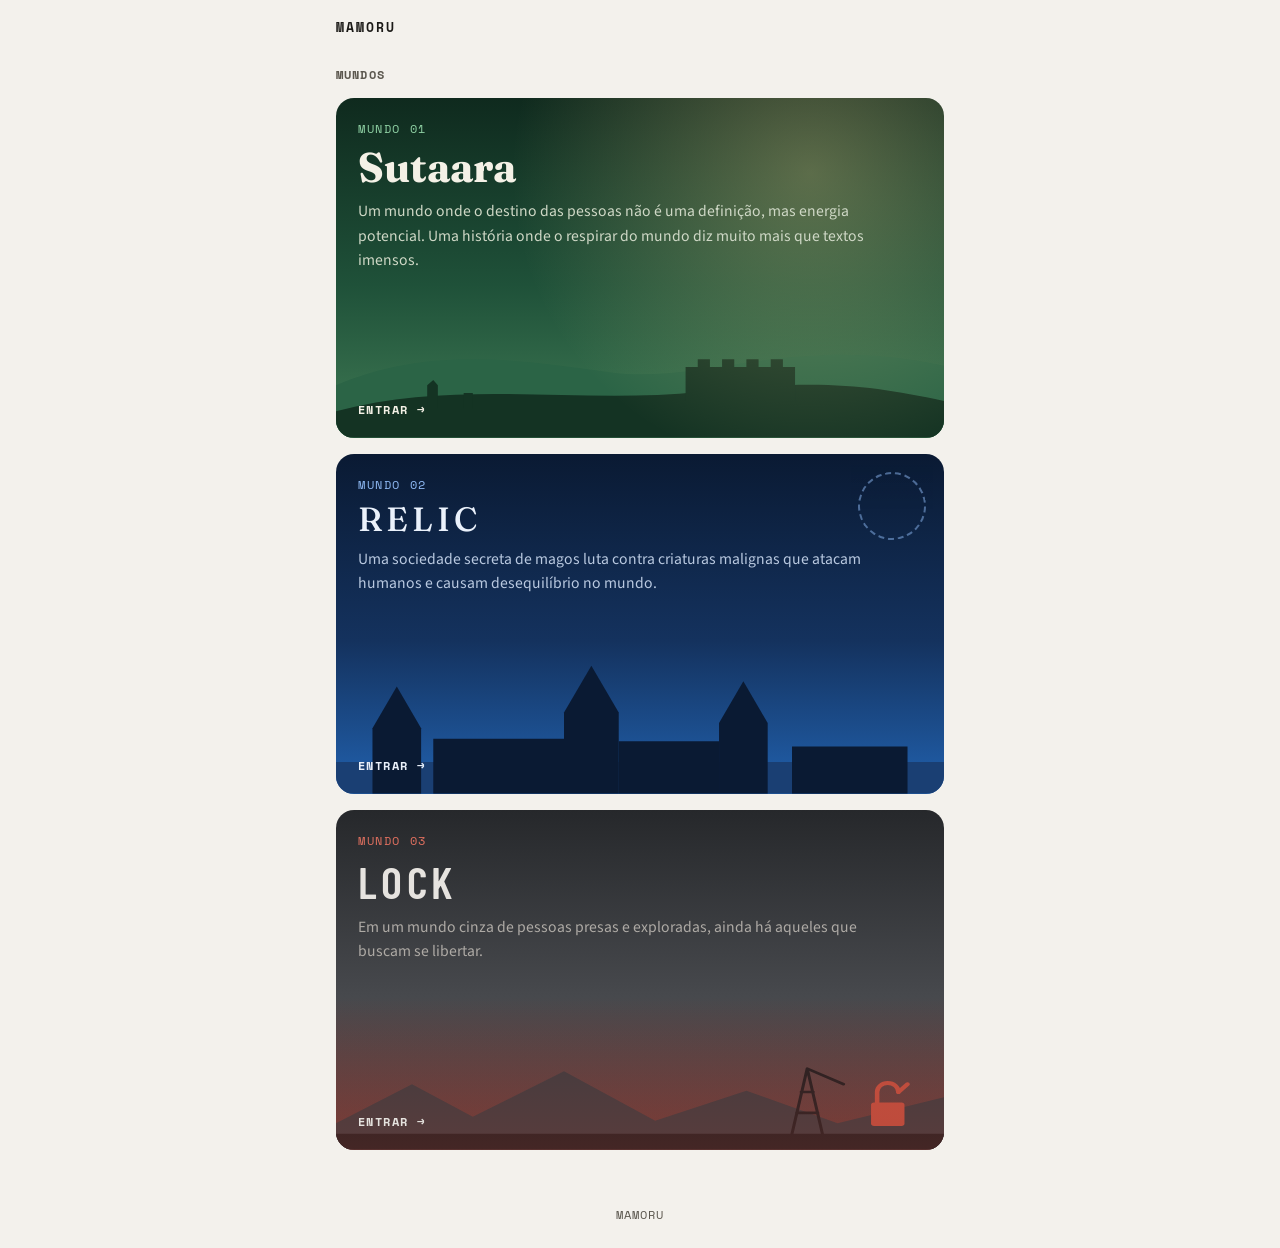
==== commit 866aea7b: "Update index.html" ====
--- a/public/index.html
+++ b/public/index.html
@@ -3,134 +3,76 @@
 <head>
   <meta charset="UTF-8">
   <meta name="viewport" content="width=device-width, initial-scale=1">
-  <title>Sutaara</title>
-  <meta name="description" content="Um mundo onde o destino das pessoas não é uma definição, mas energia potencial.">
-  <link rel="stylesheet" href="../css/base.css">
-  <link rel="stylesheet" href="../css/sutaara.css">
+  <title>Mamoru — Mundos</title>
+  <meta name="description" content="Três cenários de fantasia e seus sistemas de RPG.">
+  <link rel="stylesheet" href="css/base.css">
 </head>
-<body class="mundo-pagina" data-mundo="sutaara">
+<body>
+  <div class="container">
 
-  <header class="s-hero">
-    <div class="sol" aria-hidden="true"></div>
-    <div class="nuvem n1" aria-hidden="true"><svg viewBox="0 0 170 50"><ellipse cx="85" cy="34" rx="80" ry="13"/><ellipse cx="55" cy="26" rx="34" ry="18"/><ellipse cx="100" cy="20" rx="38" ry="17"/><ellipse cx="130" cy="30" rx="28" ry="13"/></svg></div><div class="nuvem n2" aria-hidden="true"><svg viewBox="0 0 120 40"><ellipse cx="60" cy="28" rx="56" ry="10"/><ellipse cx="40" cy="22" rx="24" ry="13"/><ellipse cx="75" cy="18" rx="26" ry="12"/></svg></div><div class="nuvem n3" aria-hidden="true"><svg viewBox="0 0 100 36"><ellipse cx="50" cy="26" rx="46" ry="9"/><ellipse cx="35" cy="20" rx="20" ry="11"/><ellipse cx="62" cy="17" rx="22" ry="11"/></svg></div>
-    <div class="passaro p1" aria-hidden="true"><svg viewBox="0 0 16 8"><path d="M1 6 Q4 0 8 5 Q12 0 15 6"/></svg></div><div class="passaro p2" aria-hidden="true"><svg viewBox="0 0 16 8"><path d="M1 6 Q4 0 8 5 Q12 0 15 6"/></svg></div>
-    <svg class="sopro" viewBox="0 0 400 520" preserveAspectRatio="none" aria-hidden="true"><path class="fina" d="M-10,140 C60,125 130,160 210,148 S340,128 410,150"/><path class="fina" d="M-10,205 C80,190 150,225 240,212 S350,192 410,214"/><path d="M-10,300 C70,285 120,330 210,315 S330,265 410,285"/><path d="M-10,380 C70,365 130,400 220,388 S340,345 410,368"/></svg>
-    <div class="particulas" aria-hidden="true"><i></i><i></i><i></i><i></i><i></i><i></i><i></i></div>
-    <svg class="colinas" viewBox="0 0 1200 230" preserveAspectRatio="xMidYMax slice" aria-hidden="true">
-<path class="l1" d="M0,112 C180,88 340,104 480,96 S760,72 960,92 S1120,100 1200,92 V230 H0Z"/>
-<g class="l1b"><path d="M452,96 L455,52 L458,96Z"/><rect x="469" y="80" width="8" height="16"/><rect x="484" y="86" width="5" height="10"/><rect x="652" y="64" width="70" height="34"/><rect x="652" y="57" width="9" height="8"/><rect x="670" y="57" width="9" height="8"/><rect x="688" y="57" width="9" height="8"/><rect x="706" y="57" width="9" height="8"/><rect x="190" y="82" width="6" height="14"/><rect x="200" y="76" width="4" height="20"/><path d="M1010,92 L1013,58 L1016,92Z"/><rect x="1030" y="78" width="9" height="16"/></g>
-<path class="l1b" d="M0,130 C250,110 450,132 650,118 S1000,104 1200,122 V230 H0Z"/>
-<g class="t0"><rect x="519.5" y="108.0" width="1.0" height="4.0"/><circle cx="520.0" cy="103.5" r="5.0"/><circle cx="516.5" cy="106.0" r="3.5"/><circle cx="523.5" cy="106.0" r="3.2"/></g>
-<g class="t0"><rect x="544.5" y="108.0" width="1.0" height="4.0"/><circle cx="545.0" cy="103.5" r="5.0"/><circle cx="541.5" cy="106.0" r="3.5"/><circle cx="548.5" cy="106.0" r="3.2"/></g>
-<g class="t0"><rect x="611.5" y="107.6" width="1.1" height="4.4"/><circle cx="612.0" cy="102.7" r="5.5"/><circle cx="608.1" cy="105.4" r="3.9"/><circle cx="615.9" cy="105.4" r="3.6"/></g>
-<g class="t0"><rect x="629.5" y="110.0" width="1.0" height="4.0"/><circle cx="630.0" cy="105.5" r="5.0"/><circle cx="626.5" cy="108.0" r="3.5"/><circle cx="633.5" cy="108.0" r="3.2"/></g>
-<g class="t0"><rect x="744.5" y="100.0" width="1.0" height="4.0"/><circle cx="745.0" cy="95.5" r="5.0"/><circle cx="741.5" cy="98.0" r="3.5"/><circle cx="748.5" cy="98.0" r="3.2"/></g>
-<g class="t0"><rect x="764.5" y="100.0" width="1.0" height="4.0"/><circle cx="765.0" cy="95.5" r="5.0"/><circle cx="761.5" cy="98.0" r="3.5"/><circle cx="768.5" cy="98.0" r="3.2"/></g>
-<g class="t0"><rect x="119.4" y="121.2" width="1.2" height="4.8"/><circle cx="120.0" cy="115.8" r="6.0"/><circle cx="115.8" cy="118.8" r="4.2"/><circle cx="124.2" cy="118.8" r="3.9"/></g>
-<g class="t0"><rect x="149.5" y="122.0" width="1.0" height="4.0"/><circle cx="150.0" cy="117.5" r="5.0"/><circle cx="146.5" cy="120.0" r="3.5"/><circle cx="153.5" cy="120.0" r="3.2"/></g>
-<g class="t0"><rect x="329.5" y="116.0" width="1.0" height="4.0"/><circle cx="330.0" cy="111.5" r="5.0"/><circle cx="326.5" cy="114.0" r="3.5"/><circle cx="333.5" cy="114.0" r="3.2"/></g>
-<g class="t0"><rect x="949.5" y="106.0" width="1.0" height="4.0"/><circle cx="950.0" cy="101.5" r="5.0"/><circle cx="946.5" cy="104.0" r="3.5"/><circle cx="953.5" cy="104.0" r="3.2"/></g>
-<g class="t0"><rect x="1089.4" y="111.2" width="1.2" height="4.8"/><circle cx="1090.0" cy="105.8" r="6.0"/><circle cx="1085.8" cy="108.8" r="4.2"/><circle cx="1094.2" cy="108.8" r="3.9"/></g>
-<g class="t0"><rect x="1129.5" y="110.0" width="1.0" height="4.0"/><circle cx="1130.0" cy="105.5" r="5.0"/><circle cx="1126.5" cy="108.0" r="3.5"/><circle cx="1133.5" cy="108.0" r="3.2"/></g>
-<path class="l2" d="M0,158 C200,140 420,166 610,152 S950,136 1200,156 V230 H0Z"/>
-<g class="t1"><rect x="506.0" y="152.0" width="2.0" height="8.0"/><circle cx="507.0" cy="143.0" r="10.0"/><circle cx="500.0" cy="148.0" r="7.0"/><circle cx="514.0" cy="148.0" r="6.5"/></g>
-<g class="t1"><rect x="578.8" y="140.4" width="2.4" height="9.6"/><circle cx="580.0" cy="129.6" r="12.0"/><circle cx="571.6" cy="135.6" r="8.4"/><circle cx="588.4" cy="135.6" r="7.8"/></g>
-<g class="t1"><rect x="598.1" y="148.8" width="1.8" height="7.2"/><circle cx="599.0" cy="140.7" r="9.0"/><circle cx="592.7" cy="145.2" r="6.3"/><circle cx="605.3" cy="145.2" r="5.9"/></g>
-<g class="t1"><rect x="640.0" y="162.0" width="2.0" height="8.0"/><circle cx="641.0" cy="153.0" r="10.0"/><circle cx="634.0" cy="158.0" r="7.0"/><circle cx="648.0" cy="158.0" r="6.5"/></g>
-<g class="t1"><rect x="712.9" y="139.2" width="2.2" height="8.8"/><circle cx="714.0" cy="129.3" r="11.0"/><circle cx="706.3" cy="134.8" r="7.7"/><circle cx="721.7" cy="134.8" r="7.2"/></g>
-<g class="t1"><rect x="68.8" y="160.4" width="2.4" height="9.6"/><circle cx="70.0" cy="149.6" r="12.0"/><circle cx="61.6" cy="155.6" r="8.4"/><circle cx="78.4" cy="155.6" r="7.8"/></g>
-<g class="t1"><rect x="198.9" y="155.2" width="2.2" height="8.8"/><circle cx="200.0" cy="145.3" r="11.0"/><circle cx="192.3" cy="150.8" r="7.7"/><circle cx="207.7" cy="150.8" r="7.2"/></g>
-<g class="t1"><rect x="329.0" y="148.0" width="2.0" height="8.0"/><circle cx="330.0" cy="139.0" r="10.0"/><circle cx="323.0" cy="144.0" r="7.0"/><circle cx="337.0" cy="144.0" r="6.5"/></g>
-<g class="t1"><rect x="868.9" y="141.2" width="2.2" height="8.8"/><circle cx="870.0" cy="131.3" r="11.0"/><circle cx="862.3" cy="136.8" r="7.7"/><circle cx="877.7" cy="136.8" r="7.2"/></g>
-<g class="t1"><rect x="959.0" y="144.0" width="2.0" height="8.0"/><circle cx="960.0" cy="135.0" r="10.0"/><circle cx="953.0" cy="140.0" r="7.0"/><circle cx="967.0" cy="140.0" r="6.5"/></g>
-<g class="t1"><rect x="1038.8" y="156.4" width="2.4" height="9.6"/><circle cx="1040.0" cy="145.6" r="12.0"/><circle cx="1031.6" cy="151.6" r="8.4"/><circle cx="1048.4" cy="151.6" r="7.8"/></g>
-<g class="t1"><rect x="1158.9" y="151.2" width="2.2" height="8.8"/><circle cx="1160.0" cy="141.3" r="11.0"/><circle cx="1152.3" cy="146.8" r="7.7"/><circle cx="1167.7" cy="146.8" r="7.2"/></g>
-<path class="l3" d="M0,192 C250,176 450,200 650,186 S1000,172 1200,190 V230 H0Z"/>
-<g class="t2"><rect x="446.7" y="185.6" width="2.6" height="10.4"/><circle cx="448.0" cy="173.9" r="13.0"/><circle cx="438.9" cy="180.4" r="9.1"/><circle cx="457.1" cy="180.4" r="8.5"/></g>
-<g class="t2"><rect x="499.0" y="194.0" width="2.0" height="8.0"/><circle cx="500.0" cy="185.0" r="10.0"/><circle cx="493.0" cy="190.0" r="7.0"/><circle cx="507.0" cy="190.0" r="6.5"/></g>
-<g class="t2"><rect x="742.8" y="174.4" width="4.4" height="17.6"/><circle cx="745.0" cy="154.6" r="22.0"/><circle cx="729.6" cy="165.6" r="15.4"/><circle cx="760.4" cy="165.6" r="14.3"/></g>
-<g class="t2"><rect x="858.8" y="176.4" width="2.4" height="9.6"/><circle cx="860.0" cy="165.6" r="12.0"/><circle cx="851.6" cy="171.6" r="8.4"/><circle cx="868.4" cy="171.6" r="7.8"/></g>
-<g class="t2"><rect x="148.6" y="188.8" width="2.8" height="11.2"/><circle cx="150.0" cy="176.2" r="14.0"/><circle cx="140.2" cy="183.2" r="9.8"/><circle cx="159.8" cy="183.2" r="9.1"/></g>
-<g class="t2"><rect x="298.8" y="190.4" width="2.4" height="9.6"/><circle cx="300.0" cy="179.6" r="12.0"/><circle cx="291.6" cy="185.6" r="8.4"/><circle cx="308.4" cy="185.6" r="7.8"/></g>
-<g class="t2"><rect x="1008.6" y="178.8" width="2.8" height="11.2"/><circle cx="1010.0" cy="166.2" r="14.0"/><circle cx="1000.2" cy="173.2" r="9.8"/><circle cx="1019.8" cy="173.2" r="9.1"/></g>
-<g class="t2"><rect x="1148.7" y="185.6" width="2.6" height="10.4"/><circle cx="1150.0" cy="173.9" r="13.0"/><circle cx="1140.9" cy="180.4" r="9.1"/><circle cx="1159.1" cy="180.4" r="8.5"/></g>
-<g class="erva"><path d="M422,200 q-1,-6 -5,-10 M422,200 q0,-8 0,-13 M422,200 q1,-6 5,-10" transform="scale(1)" style="transform-origin:422px 200px"/></g>
-<g class="erva"><path d="M544,206 q-1,-6 -5,-10 M544,206 q0,-8 0,-13 M544,206 q1,-6 5,-10" transform="scale(1)" style="transform-origin:544px 206px"/></g>
-<g class="erva"><path d="M671,194 q-1,-6 -5,-10 M671,194 q0,-8 0,-13 M671,194 q1,-6 5,-10" transform="scale(1)" style="transform-origin:671px 194px"/></g>
-<g class="erva"><path d="M775,190 q-1,-6 -5,-10 M775,190 q0,-8 0,-13 M775,190 q1,-6 5,-10" transform="scale(1)" style="transform-origin:775px 190px"/></g>
-<g class="erva"><path d="M250,206 q-1,-6 -5,-10 M250,206 q0,-8 0,-13 M250,206 q1,-6 5,-10" transform="scale(1)" style="transform-origin:250px 206px"/></g>
-<g class="erva"><path d="M920,196 q-1,-6 -5,-10 M920,196 q0,-8 0,-13 M920,196 q1,-6 5,-10" transform="scale(1)" style="transform-origin:920px 196px"/></g>
-<g class="erva"><path d="M1100,204 q-1,-6 -5,-10 M1100,204 q0,-8 0,-13 M1100,204 q1,-6 5,-10" transform="scale(1)" style="transform-origin:1100px 204px"/></g>
-<g class="erva"><path d="M60,208 q-1,-6 -5,-10 M60,208 q0,-8 0,-13 M60,208 q1,-6 5,-10" transform="scale(1)" style="transform-origin:60px 208px"/></g>
-<circle class="fl0" cx="782" cy="223" r="1.3"/><circle class="fl1" cx="423" cy="209" r="1.3"/><circle class="fl2" cx="734" cy="220" r="1.3"/><circle class="fl0" cx="668" cy="213" r="1.3"/><circle class="fl1" cx="642" cy="218" r="1.3"/><circle class="fl2" cx="632" cy="211" r="1.3"/><circle class="fl0" cx="572" cy="214" r="1.3"/><circle class="fl1" cx="689" cy="224" r="1.3"/><circle class="fl2" cx="780" cy="217" r="1.3"/><circle class="fl0" cx="578" cy="212" r="1.3"/><circle class="fl1" cx="414" cy="208" r="1.3"/><circle class="fl2" cx="586" cy="213" r="1.3"/><circle class="fl0" cx="552" cy="222" r="1.3"/><circle class="fl1" cx="610" cy="217" r="1.3"/><circle class="fl2" cx="494" cy="208" r="1.3"/><circle class="fl0" cx="530" cy="210" r="1.3"/><circle class="fl1" cx="604" cy="224" r="1.3"/><circle class="fl2" cx="670" cy="211" r="1.3"/><circle class="fl0" cx="757" cy="221" r="1.3"/><circle class="fl1" cx="694" cy="223" r="1.3"/><circle class="fl2" cx="705" cy="221" r="1.3"/><circle class="fl0" cx="542" cy="224" r="1.3"/><circle class="fl1" cx="785" cy="211" r="1.3"/><circle class="fl2" cx="702" cy="219" r="1.3"/><circle class="fl0" cx="585" cy="216" r="1.3"/><circle class="fl1" cx="596" cy="223" r="1.3"/><circle class="fl2" cx="601" cy="221" r="1.3"/><circle class="fl0" cx="425" cy="222" r="1.3"/><circle class="fl1" cx="1080" cy="215" r="1.3"/><circle class="fl2" cx="681" cy="223" r="1.3"/><circle class="fl0" cx="869" cy="216" r="1.3"/><circle class="fl1" cx="266" cy="213" r="1.3"/><circle class="fl2" cx="839" cy="211" r="1.3"/><circle class="fl0" cx="1090" cy="212" r="1.3"/><circle class="fl1" cx="1094" cy="213" r="1.3"/><circle class="fl2" cx="1149" cy="219" r="1.3"/><circle class="fl0" cx="605" cy="216" r="1.3"/><circle class="fl1" cx="782" cy="217" r="1.3"/><circle class="fl2" cx="374" cy="211" r="1.3"/><circle class="fl0" cx="614" cy="223" r="1.3"/><circle class="fl1" cx="748" cy="209" r="1.3"/><circle class="fl2" cx="984" cy="220" r="1.3"/>
-<path class="l4" d="M0,224 C300,210 600,228 900,216 S1100,214 1200,218 V232 H0Z"/>
-</svg>
+    <header class="site-header">
+      <a class="wordmark" href="./">Mamoru</a>
+    </header>
 
-    <nav class="topo" aria-label="Você está em">
-      <a href="../">Mundos</a><span class="sep">&rsaquo;</span>Sutaara
-    </nav>
-    <div class="s-capa">
-      <h1>Sutaara</h1>
-      <p class="tagline">Um mundo onde o destino das pessoas não é uma definição, mas energia potencial. Uma história onde o respirar do mundo diz muito mais que textos imensos.</p>
-    </div>
-  </header>
+    <main>
+      <h1 class="page-label">Mundos</h1>
 
-  <div class="container s-pagina">
-    <main>
+      <div class="mundos">
 
-      <h2 class="s-sec">Neste mundo</h2>
-      <ol class="trilha" aria-label="Trilha de Sutaara">
-        <li class="parada">
-          <span class="num">Parada 1</span>
-          <a class="nome" href="#visao-geral">Visão geral</a>
-          <span class="estado">Você está aqui</span>
-        </li>
-        <li class="parada breve">
-          <span class="num">Parada 2</span>
-          <span class="nome">História</span>
-          <span class="estado">Em breve</span>
-        </li>
-        <li class="parada breve">
-          <span class="num">Parada 3</span>
-          <span class="nome">Sistema &amp; cosmologia</span>
-          <span class="estado">Em breve</span>
-        </li>
-        <li class="parada breve">
-          <span class="num">Parada 4</span>
-          <span class="nome">Povos</span>
-          <span class="estado">Em breve</span>
-        </li>
-      </ol>
+        <a class="mundo" data-mundo="sutaara" href="sutaara/">
+          <svg class="paisagem" viewBox="0 0 400 120" preserveAspectRatio="none" aria-hidden="true">
+            <path class="terra-2" d="M0,80 C60,50 120,60 180,70 S300,40 400,65 L400,120 L0,120Z"/>
+            <path class="terra" d="M0,100 C80,75 160,95 240,85 S350,80 400,92 L400,120 L0,120Z"/>
+            <path class="terra" d="M230,92 L230,66 L238,66 L238,60 L246,60 L246,66 L254,66 L254,60 L262,60 L262,66 L270,66 L270,60 L278,60 L278,66 L286,66 L286,60 L294,60 L294,66 L302,66 L302,92Z"/>
+            <path class="terra" d="M60,98 L60,80 L64,76 L67,80 L67,98Z"/>
+            <path class="terra" d="M84,98 L84,86 L90,86 L90,98Z"/>
+          </svg>
+          <div class="mundo-texto">
+            <span class="mundo-kicker">Mundo 01</span>
+            <h2>Sutaara</h2>
+            <p>Um mundo onde o destino das pessoas não é uma definição, mas energia potencial. Uma história onde o respirar do mundo diz muito mais que textos imensos.</p>
+          </div>
+          <span class="mundo-entrar">Entrar &rarr;</span>
+        </a>
 
-      <h2 class="s-sec" id="visao-geral">Visão geral</h2>
+        <a class="mundo" data-mundo="relic" href="relic/">
+          <svg class="paisagem" viewBox="0 0 400 120" preserveAspectRatio="none" aria-hidden="true">
+            <path class="terra-2" d="M0,96 H400 V120 H0Z"/>
+            <path class="terra" d="M24,120 V70 L40,38 L56,70 V120Z"/>
+            <path class="terra" d="M64,120 V78 H150 V120Z"/>
+            <path class="terra" d="M150,120 V58 L168,22 L186,58 V120Z"/>
+            <path class="terra" d="M186,120 V80 H252 V120Z"/>
+            <path class="terra" d="M252,120 V66 L268,34 L284,66 V120Z"/>
+            <path class="terra" d="M300,120 V84 H376 V120Z"/>
+          </svg>
+          <div class="mundo-texto">
+            <span class="mundo-kicker">Mundo 02</span>
+            <h2>Relic</h2>
+            <p>Uma sociedade secreta de magos luta contra criaturas malignas que atacam humanos e causam desequilíbrio no mundo.</p>
+          </div>
+          <span class="mundo-entrar">Entrar &rarr;</span>
+        </a>
 
-      <aside class="ficha" aria-label="Em resumo">
-        <h3>Em resumo</h3>
-        <dl>
-          <div class="linha"><dt>Mundo</dt><dd>Sutaara</dd></div>
-          <div class="linha"><dt>Era atual</dt><dd>Segunda Era</dd></div>
-          <div class="linha"><dt>Sistema</dt><dd>Lineborn</dd></div>
-        </dl>
-      </aside>
+        <a class="mundo" data-mundo="lock" href="lock/">
+          <svg class="paisagem" viewBox="0 0 400 120" preserveAspectRatio="none" aria-hidden="true">
+            <path class="terra-2" d="M0,100 L50,70 L90,95 L150,60 L210,98 L270,75 L330,100 L400,80 V120 H0Z"/>
+            <path class="terra" d="M0,108 H400 V120 H0Z"/>
+            <path class="linha" d="M300,108 L310,58 L320,108 M303,92 H317 M306,76 H314 M310,58 L334,70"/>
+            <g class="cadeado"><rect x="352" y="84" width="22" height="18" rx="2"/><path d="M356,84 V76 a7,7 0 0 1 14,0"/><path d="M370,76 l6,-6"/></g>
+          </svg>
+          <div class="mundo-texto">
+            <span class="mundo-kicker">Mundo 03</span>
+            <h2>Lock</h2>
+            <p>Em um mundo cinza de pessoas presas e exploradas, ainda há aqueles que buscam se libertar.</p>
+          </div>
+          <span class="mundo-entrar">Entrar &rarr;</span>
+        </a>
 
-      <section class="s-cards">
-        <article class="s-card" id="proposta">
-          <h2>Proposta</h2>
-          <p>A história se passa na Segunda Era de um mundo de fantasia homônimo ao projeto, Sutaara, séculos após um evento cataclísmico conhecido como "A Grande Ruptura".</p>
-          <p>Sente-se em todo mundo uma força maior das linhas na vida dos seres vivos. O florescer de uma nova era de heróis que moldarão seus destinos está por vir.</p>
-          <p>Em contrapartida, os deuses que viviam em um lugar conhecido como Mundo das Ideias começam a fazer leves incursões no Mundo da Matéria, ou apenas Sutaara. Isso abre brecha para um antigo antagonista começar a pôr suas garras (ou cabos) no mundo novamente.</p>
-          <p>Sutaara é um mundo fictício e cenário de RPG feito em conjunto com o sistema de RPG Lineborn. Como todo cenário, pode ser adaptado futuramente para outros sistemas.</p>
-        </article>
-        <article class="s-card" id="jogador">
-          <h2>O jogador nesse mundo</h2>
-          <p>Os jogadores encontrarão um mundo que deseja ser explorado, mas igualmente perigoso. Todos eles assumem o papel de criaturas abençoadas pelo destino e suas ações impactam diretamente o mundo à sua volta.</p>
-        </article>
-      </section>
+      </div>
+    </main>
 
-    </main>
-    <footer class="s-rodape">Mamoru</footer>
+    <footer class="site-footer">Mamoru</footer>
+
   </div>
-
-<script src="../js/tema.js" defer></script>
 </body>
 </html>
--- a/public/css/base.css
+++ b/public/css/base.css
@@ -0,0 +1,155 @@
+/* ==========================================================
+   base.css — identidade compartilhada do site
+   Tokens de cor e tipografia + componentes comuns.
+   A personalidade de cada mundo fica em [data-mundo="..."].
+   ========================================================== */
+@import url('https://fonts.googleapis.com/css2?family=Barlow+Condensed:wght@500;600&family=Fraunces:opsz,wght@9..144,500;9..144,700&family=Source+Sans+3:wght@400;600&family=Space+Mono:wght@400;700&display=swap');
+
+:root{
+  --bg:#f3f1ec; --surface:#ffffff; --surface2:#ece9e2;
+  --fg:#1b1a17; --fg-dim:#5b574e; --border:#ddd8cd;
+  --font-display:'Fraunces', Georgia, serif;
+  --font-body:'Source Sans 3', system-ui, sans-serif;
+  --font-mono:'Space Mono', ui-monospace, monospace;
+}
+@media (prefers-color-scheme: dark){
+  :root:not([data-theme="light"]){
+    --bg:#141311; --surface:#1d1c19; --surface2:#242320;
+    --fg:#ece8df; --fg-dim:#a39d8e; --border:#38352e;
+    color-scheme: dark;
+  }
+}
+:root[data-theme="dark"]{
+  --bg:#141311; --surface:#1d1c19; --surface2:#242320;
+  --fg:#ece8df; --fg-dim:#a39d8e; --border:#38352e;
+  color-scheme: dark;
+}
+
+/* ---------- personalidade de cada mundo (cores do painel) ---------- */
+[data-mundo="sutaara"]{
+  --m-accent:#8fd1a4; --m-ink:#f4f1e6; --m-ink-dim:#cfd8c6;
+  --m-sky:linear-gradient(180deg,#0f2a1e 0%,#1f5139 55%,#3f7a54 100%);
+  --m-land-2:#2b6446; --m-land:#143323;
+  --m-display:'Fraunces', Georgia, serif;
+}
+[data-mundo="relic"]{
+  --m-accent:#8db8f2; --m-ink:#eaf1fb; --m-ink-dim:#b9c9e0;
+  --m-sky:linear-gradient(180deg,#0a1a33 0%,#14325e 55%,#2161ae 100%);
+  --m-land-2:#1a3f73; --m-land:#0a1a33;
+  --m-display:'Fraunces', Georgia, serif;
+}
+[data-mundo="lock"]{
+  --m-accent:#e0705f; --m-ink:#e6e3df; --m-ink-dim:#aeaaa5;
+  --m-sky:linear-gradient(180deg,#26282b 0%,#47494d 55%,#6b3a36 100%);
+  --m-land-2:#3a3c40; --m-land:#1d1e20;
+  --m-display:'Barlow Condensed', 'Arial Narrow', sans-serif;
+}
+
+/* ---------- base ---------- */
+*{ box-sizing:border-box; }
+html{ -webkit-text-size-adjust:100%; }
+body{
+  margin:0; background:var(--bg); color:var(--fg);
+  font-family:var(--font-body); line-height:1.55;
+}
+.container{ max-width:640px; margin-inline:auto; padding-inline:16px; }
+
+.site-header{
+  display:flex; align-items:center; justify-content:space-between;
+  padding-block:18px 10px;
+  padding-top:calc(18px + env(safe-area-inset-top, 0px));
+}
+.wordmark{
+  font-family:var(--font-mono); font-size:.8rem; font-weight:700;
+  letter-spacing:.16em; text-transform:uppercase;
+  color:var(--fg); text-decoration:none;
+}
+.page-label{
+  font-family:var(--font-mono); font-size:.72rem; letter-spacing:.1em;
+  text-transform:uppercase; color:var(--fg-dim); margin:18px 0 14px;
+}
+
+.site-footer{
+  padding-block:24px;
+  padding-bottom:calc(24px + env(safe-area-inset-bottom, 0px));
+  color:var(--fg-dim); font-family:var(--font-mono); font-size:.72rem;
+  letter-spacing:.1em; text-transform:uppercase; text-align:center;
+}
+
+/* ---------- painéis dos mundos (home) ---------- */
+.mundos{ display:grid; gap:16px; padding-bottom:32px; }
+
+.mundo{
+  position:relative; display:block; min-height:380px;
+  border-radius:18px; overflow:hidden; isolation:isolate;
+  color:var(--m-ink); text-decoration:none;
+  background:var(--m-sky);
+  transition:transform .2s ease;
+}
+.mundo:hover{ transform:translateY(-2px); }
+.mundo:focus-visible{ outline:3px solid var(--m-accent); outline-offset:3px; }
+
+.mundo .paisagem{
+  position:absolute; left:0; right:0; bottom:0;
+  width:100%; height:46%; z-index:0;
+}
+.mundo .paisagem .terra-2{ fill:var(--m-land-2); }
+.mundo .paisagem .terra{ fill:var(--m-land); }
+.mundo .paisagem .linha{ stroke:var(--m-land); fill:none; stroke-width:2; stroke-linecap:round; }
+
+.mundo-texto{ position:relative; z-index:2; padding:22px 22px 0; }
+.mundo-kicker{
+  display:block; font-family:var(--font-mono); font-size:.72rem;
+  letter-spacing:.14em; text-transform:uppercase; color:var(--m-accent);
+  margin-bottom:8px;
+}
+.mundo h2{
+  margin:0 0 10px; font-family:var(--m-display); font-weight:700;
+  font-size:2.6rem; line-height:1.05; text-wrap:balance;
+}
+.mundo p{
+  margin:0; max-width:34em; font-size:.98rem; color:var(--m-ink-dim);
+}
+.mundo-entrar{
+  position:absolute; left:22px; bottom:18px; z-index:2;
+  font-family:var(--font-mono); font-size:.78rem; letter-spacing:.12em;
+  text-transform:uppercase; color:var(--m-ink); font-weight:700;
+}
+
+/* Sutaara: vida que pulsa */
+.mundo[data-mundo="sutaara"] h2{ font-weight:700; }
+.mundo[data-mundo="sutaara"]::after{
+  content:''; position:absolute; inset:0; z-index:1; pointer-events:none;
+  background:radial-gradient(circle at 78% 22%, rgba(255,226,150,.30), transparent 55%);
+  animation:pulsar 6s ease-in-out infinite;
+}
+@keyframes pulsar{ 0%,100%{ opacity:.5; } 50%{ opacity:1; } }
+
+/* Relic: arquivo e instituição */
+.mundo[data-mundo="relic"] h2{
+  font-weight:500; text-transform:uppercase; letter-spacing:.12em; font-size:2.1rem;
+}
+.mundo[data-mundo="relic"]::after{
+  content:''; position:absolute; right:18px; top:18px; z-index:1; pointer-events:none;
+  width:64px; height:64px; border-radius:50%;
+  border:2px dashed var(--m-accent); opacity:.5; transform:rotate(-12deg);
+}
+
+/* Lock: industrial/militar com uma ponta de rebeldia (sem movimento) */
+.mundo .paisagem .cadeado rect{ fill:#c4503f; }
+.mundo .paisagem .cadeado path{ fill:none; stroke:#c4503f; stroke-width:3; stroke-linecap:round; }
+.mundo[data-mundo="lock"] h2{
+  font-weight:600; text-transform:uppercase; letter-spacing:.1em; font-size:2.8rem;
+}
+.mundo[data-mundo="lock"]::after{
+  content:''; position:absolute; inset:0; z-index:1; pointer-events:none;
+  background:linear-gradient(to top, rgba(170,60,50,.28), transparent 45%);
+}
+
+@media (min-width:560px){
+  .mundo{ min-height:340px; }
+}
+@media (prefers-reduced-motion: reduce){
+  .mundo{ transition:none; }
+  .mundo[data-mundo="sutaara"]::after{ animation:none; opacity:.8; }
+}
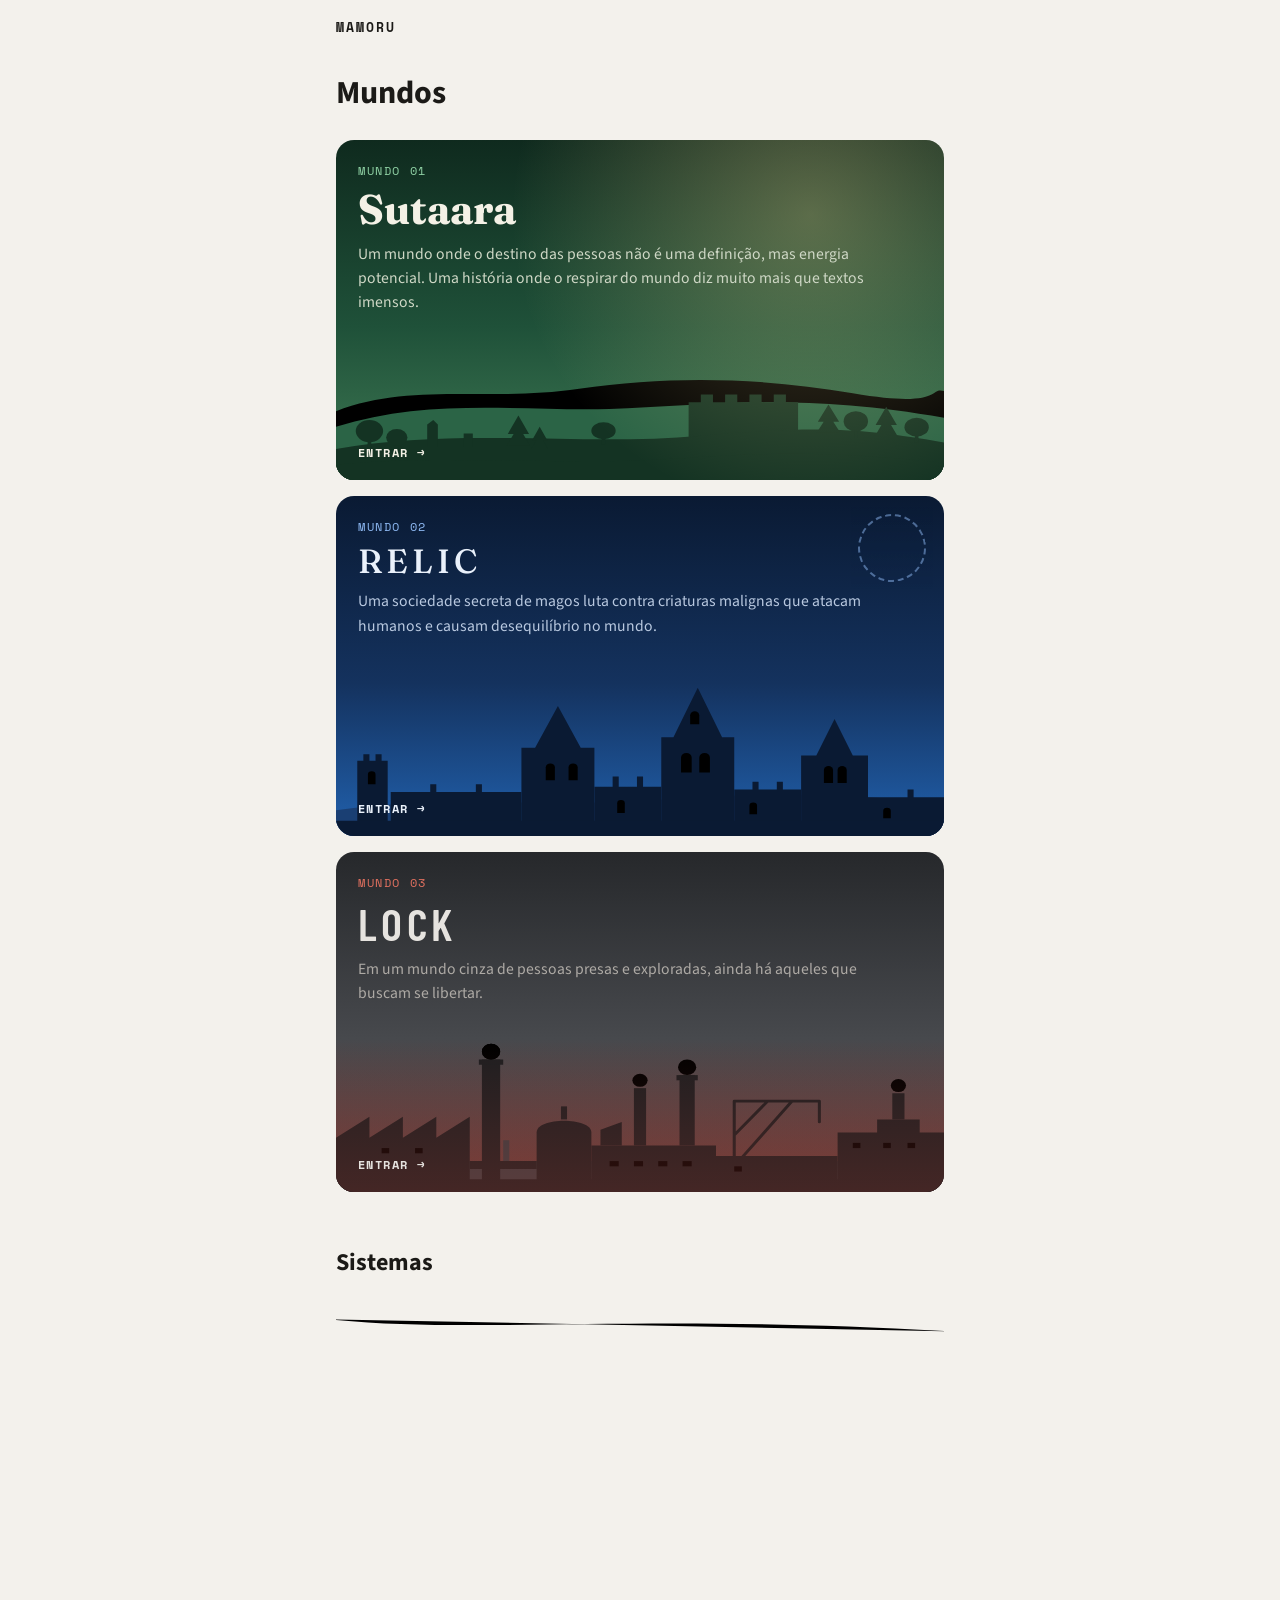
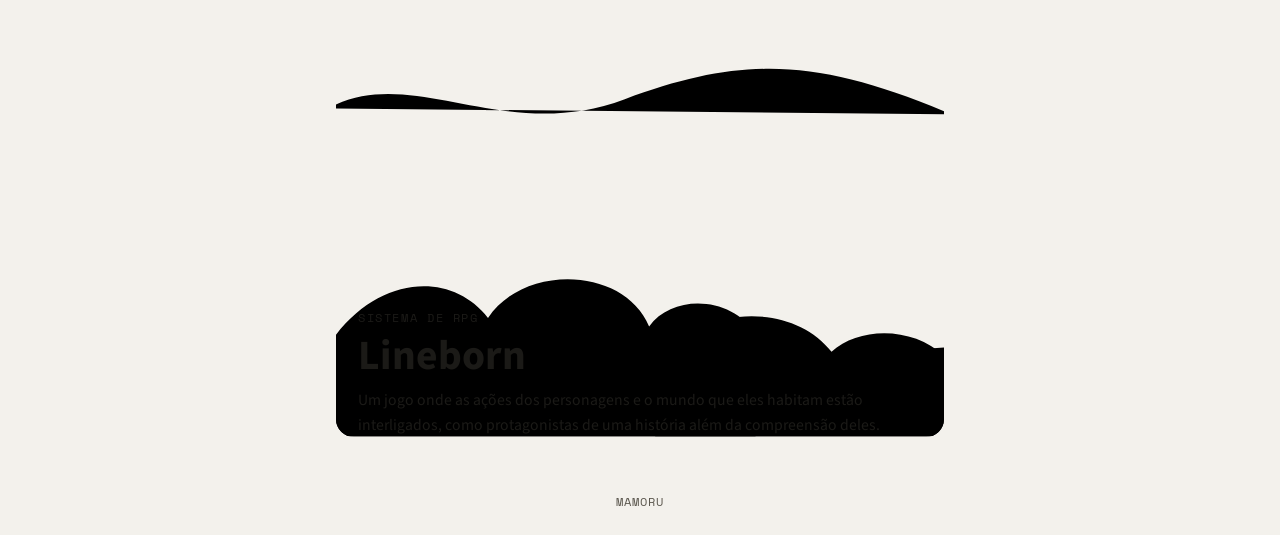
==== commit 885c881d: "Update index.html" ====
--- a/public/index.html
+++ b/public/index.html
@@ -15,18 +15,13 @@
     </header>
 
     <main>
-      <h1 class="page-label">Mundos</h1>
+      <h1 class="sec-titulo" id="mundos"><span>Mundos</span></h1>
 
       <div class="mundos">
 
         <a class="mundo" data-mundo="sutaara" href="sutaara/">
-          <svg class="paisagem" viewBox="0 0 400 120" preserveAspectRatio="none" aria-hidden="true">
-            <path class="terra-2" d="M0,80 C60,50 120,60 180,70 S300,40 400,65 L400,120 L0,120Z"/>
-            <path class="terra" d="M0,100 C80,75 160,95 240,85 S350,80 400,92 L400,120 L0,120Z"/>
-            <path class="terra" d="M230,92 L230,66 L238,66 L238,60 L246,60 L246,66 L254,66 L254,60 L262,60 L262,66 L270,66 L270,60 L278,60 L278,66 L286,66 L286,60 L294,60 L294,66 L302,66 L302,92Z"/>
-            <path class="terra" d="M60,98 L60,80 L64,76 L67,80 L67,98Z"/>
-            <path class="terra" d="M84,98 L84,86 L90,86 L90,98Z"/>
-          </svg>
+          <svg class="paisagem" viewBox="0 0 400 140" preserveAspectRatio="none" aria-hidden="true"><path class="longe" d="M0,78 C50,52 100,70 160,58 S280,48 340,62 S390,56 400,60 V140 H0Z"/><path class="terra-2" d="M0,92 C60,66 120,78 180,76 S300,60 400,84 V140 H0Z"/><path class="terra" d="M232,104 V70 L240,70 L240,63 L248,63 L248,70 L256,70 L256,63 L264,63 L264,70 L272,70 L272,63 L280,63 L280,70 L288,70 L288,63 L296,63 L296,70 L304,70 V104Z"/><path class="terra" d="M0,112 C80,92 160,110 240,100 S350,94 400,106 V140 H0Z"/><path class="terra" d="M60,110 V90 L64,86 L67,90 V110Z"/><path class="terra" d="M84,110 V98 H90 V110Z"/><g class="arv"><path class="terra" d="M20.8,112 V102.9 H23.2 V112Z"/><ellipse class="terra" cx="22" cy="95.88" rx="9" ry="9.88"/></g><g class="arv"><path class="terra" d="M38.8,114 V107.0 H41.2 V114Z"/><ellipse class="terra" cx="40" cy="101.6" rx="7" ry="7.6"/></g><g class="arv"><path class="terra" d="M120,82 L127,98.5 H123.15 L127.7,109.0 H112.3 L116.85,98.5 H113 Z"/></g><g class="arv"><path class="terra" d="M134,92 L139,104.1 H136.25 L139.5,111.8 H128.5 L131.75,104.1 H129 Z"/></g><g class="arv"><path class="terra" d="M174.8,108 V101.0 H177.2 V108Z"/><ellipse class="terra" cx="176" cy="95.6" rx="8" ry="7.6"/></g><g class="arv"><path class="terra" d="M324,72 L331,87.4 H327.15 L331.7,97.2 H316.3 L320.85,87.4 H317 Z"/></g><g class="arv"><path class="terra" d="M340.8,102 V93.6 H343.2 V102Z"/><ellipse class="terra" cx="342" cy="87.12" rx="8" ry="9.120000000000001"/></g><g class="arv"><path class="terra" d="M362,74 L369,90.5 H365.15 L369.7,101.0 H354.3 L358.85,90.5 H355 Z"/></g><g class="arv"><path class="terra" d="M380.8,106 V98.3 H383.2 V106Z"/><ellipse class="terra" cx="382" cy="92.36" rx="8" ry="8.36"/></g><path class="terra" d="M0,126 C70,116 150,128 230,120 S350,118 400,124 V140 H0Z"/></svg>
+          <i class="pt v1"></i><i class="pt v2"></i><i class="pt v3"></i><i class="pt v4"></i>
           <div class="mundo-texto">
             <span class="mundo-kicker">Mundo 01</span>
             <h2>Sutaara</h2>
@@ -36,15 +31,8 @@
         </a>
 
         <a class="mundo" data-mundo="relic" href="relic/">
-          <svg class="paisagem" viewBox="0 0 400 120" preserveAspectRatio="none" aria-hidden="true">
-            <path class="terra-2" d="M0,96 H400 V120 H0Z"/>
-            <path class="terra" d="M24,120 V70 L40,38 L56,70 V120Z"/>
-            <path class="terra" d="M64,120 V78 H150 V120Z"/>
-            <path class="terra" d="M150,120 V58 L168,22 L186,58 V120Z"/>
-            <path class="terra" d="M186,120 V80 H252 V120Z"/>
-            <path class="terra" d="M252,120 V66 L268,34 L284,66 V120Z"/>
-            <path class="terra" d="M300,120 V84 H376 V120Z"/>
-          </svg>
+          <svg class="paisagem" viewBox="0 0 400 120" preserveAspectRatio="none" aria-hidden="true"><path class="terra-2" d="M0,100 C70,88 140,98 210,92 S340,86 400,96 V120 H0Z"/><path class="terra" d="M14,120 V62 H18 V57 H22 V62 H26 V57 H30 V62 H34 V120Z"/><path class="terra" d="M36,120 V86 H62 V80 H66 V86 H92 V80 H96 V86 H122 V120Z"/><path class="terra" d="M122,120 V52 L131,52 L146,20 L161,52 L170,52 V120Z"/><path class="terra" d="M170,120 V82 H182 V74 H186 V82 H198 V74 H202 V82 H214 V120Z"/><path class="terra" d="M214,120 V44 H222 L238,6 L254,44 H262 V120Z"/><path class="terra" d="M262,120 V84 H274 V78 H278 V84 H290 V78 H294 V84 H306 V120Z"/><path class="terra" d="M306,120 V58 L316,58 L328,30 L340,58 L350,58 V120Z"/><path class="terra" d="M350,120 V90 H376 V84 H380 V90 H400 V120Z"/><path class="terra" d="M0,108 H400 V120 H0Z"/><path class="jan" d="M138,77 V67.0 a3.0,3.0 0 0 1 6,0 V77Z"/><path class="jan" d="M153,77 V67.0 a3.0,3.0 0 0 1 6,0 V77Z"/><path class="jan" d="M227,71 V59.5 a3.5,3.5 0 0 1 7,0 V71Z"/><path class="jan" d="M239,71 V59.5 a3.5,3.5 0 0 1 7,0 V71Z"/><path class="jan" d="M233,34 V27.0 a3.0,3.0 0 0 1 6,0 V34Z"/><path class="jan" d="M321,79 V69.0 a3.0,3.0 0 0 1 6,0 V79Z"/><path class="jan" d="M330,79 V69.0 a3.0,3.0 0 0 1 6,0 V79Z"/><path class="jan" d="M185,102 V94.5 a2.5,2.5 0 0 1 5,0 V102Z"/><path class="jan" d="M272,103 V96.5 a2.5,2.5 0 0 1 5,0 V103Z"/><path class="jan" d="M21,80 V72.5 a2.5,2.5 0 0 1 5,0 V80Z"/><path class="jan" d="M360,106 V100.5 a2.5,2.5 0 0 1 5,0 V106Z"/></svg>
+          <i class="selo2"></i>
           <div class="mundo-texto">
             <span class="mundo-kicker">Mundo 02</span>
             <h2>Relic</h2>
@@ -54,12 +42,8 @@
         </a>
 
         <a class="mundo" data-mundo="lock" href="lock/">
-          <svg class="paisagem" viewBox="0 0 400 120" preserveAspectRatio="none" aria-hidden="true">
-            <path class="terra-2" d="M0,100 L50,70 L90,95 L150,60 L210,98 L270,75 L330,100 L400,80 V120 H0Z"/>
-            <path class="terra" d="M0,108 H400 V120 H0Z"/>
-            <path class="linha" d="M300,108 L310,58 L320,108 M303,92 H317 M306,76 H314 M310,58 L334,70"/>
-            <g class="cadeado"><rect x="352" y="84" width="22" height="18" rx="2"/><path d="M356,84 V76 a7,7 0 0 1 14,0"/><path d="M370,76 l6,-6"/></g>
-          </svg>
+          <svg class="paisagem" viewBox="0 0 400 120" preserveAspectRatio="none" aria-hidden="true"><path class="terra-2" d="M0,96 H60 V84 H64 V96 H110 V80 H114 V96 H400 V120 H0Z"/><path class="terra" d="M0,120 V78 L22,62 V78 L44,62 V78 L66,62 V78 L88,62 V120Z"/><path class="terra" d="M96,120 V18 H108 V120Z"/><path class="terra" d="M94,18 H110 V22 H94Z"/><path class="terra" d="M88,96 H132 V102 H88Z"/><path class="terra" d="M132,120 V74 C132,62 168,62 168,74 V120Z"/><path class="terra" d="M148,64 V54 H152 V64Z"/><path class="terra" d="M168,120 V84 H250 V120Z"/><path class="terra" d="M174,84 V72 L188,66 V84Z"/><path class="terra" d="M196,84 V40 H204 V84Z"/><path class="terra" d="M226,84 V30 H236 V84Z"/><path class="terra" d="M224,30 H238 V34 H224Z"/><path class="linha" d="M262,120 V50 M262,50 H318 M262,50 L290,50 M318,50 V66 M262,76 L284,50 M262,100 L300,50"/><path class="terra" d="M250,120 V92 H330 V120Z"/><path class="terra" d="M330,120 V74 H356 V64 H384 V74 H400 V120Z"/><path class="terra" d="M366,64 V44 H374 V64Z"/><path class="terra" d="M0,110 H400 V120 H0Z"/><rect class="jl" x="30" y="86" width="5" height="4"/><rect class="jl" x="52" y="86" width="5" height="4"/><rect class="jl" x="180" y="96" width="6" height="4"/><rect class="jl" x="196" y="96" width="6" height="4"/><rect class="jl" x="212" y="96" width="6" height="4"/><rect class="jl" x="228" y="96" width="6" height="4"/><rect class="jl" x="262" y="100" width="5" height="4"/><rect class="jl" x="340" y="82" width="5" height="4"/><rect class="jl" x="360" y="82" width="5" height="4"/><rect class="jl" x="376" y="82" width="5" height="4"/><circle class="fum f1" cx="102" cy="12" r="6"/><circle class="fum f2" cx="102" cy="12" r="6"/><circle class="fum f3" cx="200" cy="34" r="5"/><circle class="fum f4" cx="231" cy="24" r="6"/><circle class="fum f5" cx="370" cy="38" r="5"/></svg>
+          <i class="pt po1"></i><i class="pt po2"></i><i class="pt po3"></i><i class="pt po4"></i>
           <div class="mundo-texto">
             <span class="mundo-kicker">Mundo 03</span>
             <h2>Lock</h2>
@@ -69,6 +53,33 @@
         </a>
 
       </div>
+
+      <section class="faixa-sistemas" aria-labelledby="sistemas">
+      <h2 class="sec-titulo sis" id="sistemas"><span>Sistemas</span></h2>
+
+      <div class="mundos">
+
+        <div class="mundo sem-link" data-mundo="lineborn">
+          <svg class="paisagem" viewBox="0 0 400 160" preserveAspectRatio="none" aria-hidden="true">
+            <path class="nuvem" d="M0,112 C30,84 76,82 100,104 C124,78 190,80 206,108 C222,92 262,94 276,112 L276,160 L0,160Z"/>
+            <path class="nuvem n2" d="M210,124 C240,98 300,96 326,120 C344,108 380,108 400,122 L400,160 L210,160Z"/>
+            <path class="corte" d="M0,138 L400,118 L400,160 L0,160Z"/>
+          </svg>
+          <svg class="fios" viewBox="0 0 400 380" preserveAspectRatio="none" aria-hidden="true">
+            <path class="cabo" d="M-5,12 C90,22 200,8 405,20" vector-effect="non-scaling-stroke"/>
+            <path class="trac" d="M-5,268 C50,238 110,292 190,262 S320,236 405,272" vector-effect="non-scaling-stroke"/>
+          </svg>
+          <i class="est e1"></i><i class="est e2"></i><i class="est e3"></i><i class="est e4"></i>
+          <i class="lc"></i>
+          <div class="mundo-texto">
+            <span class="mundo-kicker">Sistema de RPG</span>
+            <h2>Lineborn</h2>
+            <p>Um jogo onde as ações dos personagens e o mundo que eles habitam estão interligados, como protagonistas de uma história além da compreensão deles.</p>
+          </div>
+        </div>
+
+      </div>
+      </section>
     </main>
 
     <footer class="site-footer">Mamoru</footer>
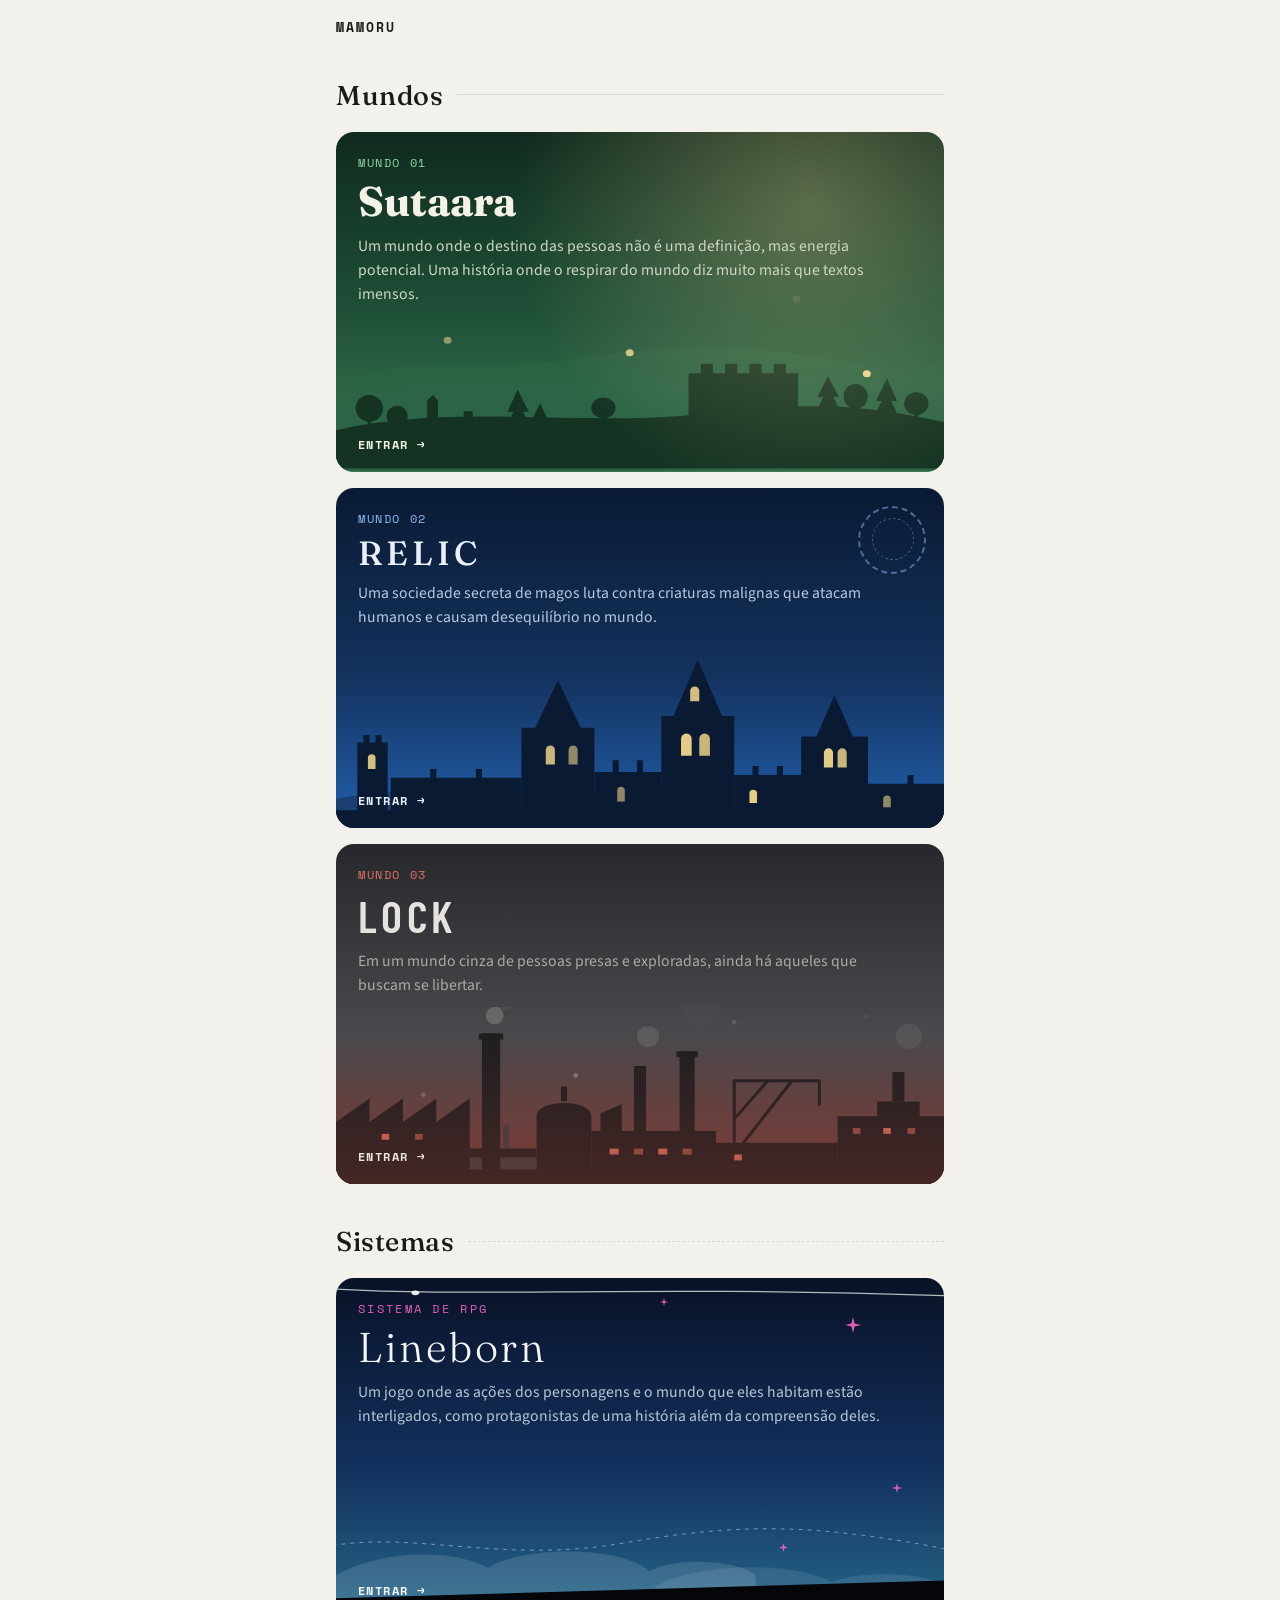
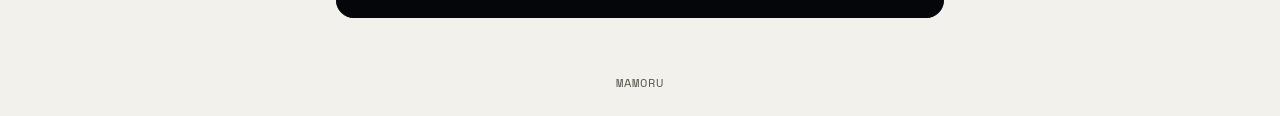
==== commit fc732240: "Add files via upload" ====
--- a/public/index.html
+++ b/public/index.html
@@ -6,6 +6,7 @@
   <title>Mamoru — Mundos</title>
   <meta name="description" content="Três cenários de fantasia e seus sistemas de RPG.">
   <link rel="stylesheet" href="css/base.css">
+  <link rel="stylesheet" href="css/home.css">
 </head>
 <body>
   <div class="container">
@@ -15,13 +16,13 @@
     </header>
 
     <main>
-      <h1 class="sec-titulo" id="mundos"><span>Mundos</span></h1>
 
-      <div class="mundos">
+      <section class="secao" aria-labelledby="mundos">
+        <h1 class="secao-titulo" id="mundos">Mundos</h1>
+        <div class="cartas">
 
         <a class="mundo" data-mundo="sutaara" href="sutaara/">
-          <svg class="paisagem" viewBox="0 0 400 140" preserveAspectRatio="none" aria-hidden="true"><path class="longe" d="M0,78 C50,52 100,70 160,58 S280,48 340,62 S390,56 400,60 V140 H0Z"/><path class="terra-2" d="M0,92 C60,66 120,78 180,76 S300,60 400,84 V140 H0Z"/><path class="terra" d="M232,104 V70 L240,70 L240,63 L248,63 L248,70 L256,70 L256,63 L264,63 L264,70 L272,70 L272,63 L280,63 L280,70 L288,70 L288,63 L296,63 L296,70 L304,70 V104Z"/><path class="terra" d="M0,112 C80,92 160,110 240,100 S350,94 400,106 V140 H0Z"/><path class="terra" d="M60,110 V90 L64,86 L67,90 V110Z"/><path class="terra" d="M84,110 V98 H90 V110Z"/><g class="arv"><path class="terra" d="M20.8,112 V102.9 H23.2 V112Z"/><ellipse class="terra" cx="22" cy="95.88" rx="9" ry="9.88"/></g><g class="arv"><path class="terra" d="M38.8,114 V107.0 H41.2 V114Z"/><ellipse class="terra" cx="40" cy="101.6" rx="7" ry="7.6"/></g><g class="arv"><path class="terra" d="M120,82 L127,98.5 H123.15 L127.7,109.0 H112.3 L116.85,98.5 H113 Z"/></g><g class="arv"><path class="terra" d="M134,92 L139,104.1 H136.25 L139.5,111.8 H128.5 L131.75,104.1 H129 Z"/></g><g class="arv"><path class="terra" d="M174.8,108 V101.0 H177.2 V108Z"/><ellipse class="terra" cx="176" cy="95.6" rx="8" ry="7.6"/></g><g class="arv"><path class="terra" d="M324,72 L331,87.4 H327.15 L331.7,97.2 H316.3 L320.85,87.4 H317 Z"/></g><g class="arv"><path class="terra" d="M340.8,102 V93.6 H343.2 V102Z"/><ellipse class="terra" cx="342" cy="87.12" rx="8" ry="9.120000000000001"/></g><g class="arv"><path class="terra" d="M362,74 L369,90.5 H365.15 L369.7,101.0 H354.3 L358.85,90.5 H355 Z"/></g><g class="arv"><path class="terra" d="M380.8,106 V98.3 H383.2 V106Z"/><ellipse class="terra" cx="382" cy="92.36" rx="8" ry="8.36"/></g><path class="terra" d="M0,126 C70,116 150,128 230,120 S350,118 400,124 V140 H0Z"/></svg>
-          <i class="pt v1"></i><i class="pt v2"></i><i class="pt v3"></i><i class="pt v4"></i>
+          <img class="arte" src="img/cards/sutaara.svg" alt="" width="400" height="140">
           <div class="mundo-texto">
             <span class="mundo-kicker">Mundo 01</span>
             <h2>Sutaara</h2>
@@ -31,8 +32,7 @@
         </a>
 
         <a class="mundo" data-mundo="relic" href="relic/">
-          <svg class="paisagem" viewBox="0 0 400 120" preserveAspectRatio="none" aria-hidden="true"><path class="terra-2" d="M0,100 C70,88 140,98 210,92 S340,86 400,96 V120 H0Z"/><path class="terra" d="M14,120 V62 H18 V57 H22 V62 H26 V57 H30 V62 H34 V120Z"/><path class="terra" d="M36,120 V86 H62 V80 H66 V86 H92 V80 H96 V86 H122 V120Z"/><path class="terra" d="M122,120 V52 L131,52 L146,20 L161,52 L170,52 V120Z"/><path class="terra" d="M170,120 V82 H182 V74 H186 V82 H198 V74 H202 V82 H214 V120Z"/><path class="terra" d="M214,120 V44 H222 L238,6 L254,44 H262 V120Z"/><path class="terra" d="M262,120 V84 H274 V78 H278 V84 H290 V78 H294 V84 H306 V120Z"/><path class="terra" d="M306,120 V58 L316,58 L328,30 L340,58 L350,58 V120Z"/><path class="terra" d="M350,120 V90 H376 V84 H380 V90 H400 V120Z"/><path class="terra" d="M0,108 H400 V120 H0Z"/><path class="jan" d="M138,77 V67.0 a3.0,3.0 0 0 1 6,0 V77Z"/><path class="jan" d="M153,77 V67.0 a3.0,3.0 0 0 1 6,0 V77Z"/><path class="jan" d="M227,71 V59.5 a3.5,3.5 0 0 1 7,0 V71Z"/><path class="jan" d="M239,71 V59.5 a3.5,3.5 0 0 1 7,0 V71Z"/><path class="jan" d="M233,34 V27.0 a3.0,3.0 0 0 1 6,0 V34Z"/><path class="jan" d="M321,79 V69.0 a3.0,3.0 0 0 1 6,0 V79Z"/><path class="jan" d="M330,79 V69.0 a3.0,3.0 0 0 1 6,0 V79Z"/><path class="jan" d="M185,102 V94.5 a2.5,2.5 0 0 1 5,0 V102Z"/><path class="jan" d="M272,103 V96.5 a2.5,2.5 0 0 1 5,0 V103Z"/><path class="jan" d="M21,80 V72.5 a2.5,2.5 0 0 1 5,0 V80Z"/><path class="jan" d="M360,106 V100.5 a2.5,2.5 0 0 1 5,0 V106Z"/></svg>
-          <i class="selo2"></i>
+          <img class="arte" src="img/cards/relic.svg" alt="" width="400" height="120">
           <div class="mundo-texto">
             <span class="mundo-kicker">Mundo 02</span>
             <h2>Relic</h2>
@@ -42,8 +42,7 @@
         </a>
 
         <a class="mundo" data-mundo="lock" href="lock/">
-          <svg class="paisagem" viewBox="0 0 400 120" preserveAspectRatio="none" aria-hidden="true"><path class="terra-2" d="M0,96 H60 V84 H64 V96 H110 V80 H114 V96 H400 V120 H0Z"/><path class="terra" d="M0,120 V78 L22,62 V78 L44,62 V78 L66,62 V78 L88,62 V120Z"/><path class="terra" d="M96,120 V18 H108 V120Z"/><path class="terra" d="M94,18 H110 V22 H94Z"/><path class="terra" d="M88,96 H132 V102 H88Z"/><path class="terra" d="M132,120 V74 C132,62 168,62 168,74 V120Z"/><path class="terra" d="M148,64 V54 H152 V64Z"/><path class="terra" d="M168,120 V84 H250 V120Z"/><path class="terra" d="M174,84 V72 L188,66 V84Z"/><path class="terra" d="M196,84 V40 H204 V84Z"/><path class="terra" d="M226,84 V30 H236 V84Z"/><path class="terra" d="M224,30 H238 V34 H224Z"/><path class="linha" d="M262,120 V50 M262,50 H318 M262,50 L290,50 M318,50 V66 M262,76 L284,50 M262,100 L300,50"/><path class="terra" d="M250,120 V92 H330 V120Z"/><path class="terra" d="M330,120 V74 H356 V64 H384 V74 H400 V120Z"/><path class="terra" d="M366,64 V44 H374 V64Z"/><path class="terra" d="M0,110 H400 V120 H0Z"/><rect class="jl" x="30" y="86" width="5" height="4"/><rect class="jl" x="52" y="86" width="5" height="4"/><rect class="jl" x="180" y="96" width="6" height="4"/><rect class="jl" x="196" y="96" width="6" height="4"/><rect class="jl" x="212" y="96" width="6" height="4"/><rect class="jl" x="228" y="96" width="6" height="4"/><rect class="jl" x="262" y="100" width="5" height="4"/><rect class="jl" x="340" y="82" width="5" height="4"/><rect class="jl" x="360" y="82" width="5" height="4"/><rect class="jl" x="376" y="82" width="5" height="4"/><circle class="fum f1" cx="102" cy="12" r="6"/><circle class="fum f2" cx="102" cy="12" r="6"/><circle class="fum f3" cx="200" cy="34" r="5"/><circle class="fum f4" cx="231" cy="24" r="6"/><circle class="fum f5" cx="370" cy="38" r="5"/></svg>
-          <i class="pt po1"></i><i class="pt po2"></i><i class="pt po3"></i><i class="pt po4"></i>
+          <img class="arte" src="img/cards/lock.svg" alt="" width="400" height="120">
           <div class="mundo-texto">
             <span class="mundo-kicker">Mundo 03</span>
             <h2>Lock</h2>
@@ -52,34 +51,26 @@
           <span class="mundo-entrar">Entrar &rarr;</span>
         </a>
 
-      </div>
+        </div>
+      </section>
 
-      <section class="faixa-sistemas" aria-labelledby="sistemas">
-      <h2 class="sec-titulo sis" id="sistemas"><span>Sistemas</span></h2>
+      <section class="secao secao--sistemas" aria-labelledby="sistemas">
+        <h2 class="secao-titulo" id="sistemas">Sistemas</h2>
+        <div class="cartas">
 
-      <div class="mundos">
-
-        <div class="mundo sem-link" data-mundo="lineborn">
-          <svg class="paisagem" viewBox="0 0 400 160" preserveAspectRatio="none" aria-hidden="true">
-            <path class="nuvem" d="M0,112 C30,84 76,82 100,104 C124,78 190,80 206,108 C222,92 262,94 276,112 L276,160 L0,160Z"/>
-            <path class="nuvem n2" d="M210,124 C240,98 300,96 326,120 C344,108 380,108 400,122 L400,160 L210,160Z"/>
-            <path class="corte" d="M0,138 L400,118 L400,160 L0,160Z"/>
-          </svg>
-          <svg class="fios" viewBox="0 0 400 380" preserveAspectRatio="none" aria-hidden="true">
-            <path class="cabo" d="M-5,12 C90,22 200,8 405,20" vector-effect="non-scaling-stroke"/>
-            <path class="trac" d="M-5,268 C50,238 110,292 190,262 S320,236 405,272" vector-effect="non-scaling-stroke"/>
-          </svg>
-          <i class="est e1"></i><i class="est e2"></i><i class="est e3"></i><i class="est e4"></i>
-          <i class="lc"></i>
+        <a class="mundo" data-mundo="lineborn" href="sistemas/lineborn/">
+          <img class="arte" src="img/cards/lineborn.svg" alt="" width="400" height="380">
           <div class="mundo-texto">
             <span class="mundo-kicker">Sistema de RPG</span>
             <h2>Lineborn</h2>
             <p>Um jogo onde as ações dos personagens e o mundo que eles habitam estão interligados, como protagonistas de uma história além da compreensão deles.</p>
           </div>
+          <span class="mundo-entrar">Entrar &rarr;</span>
+        </a>
+
         </div>
+      </section>
 
-      </div>
-      </section>
     </main>
 
     <footer class="site-footer">Mamoru</footer>
--- a/public/css/base.css
+++ b/public/css/base.css
@@ -1,10 +1,11 @@
 /* ==========================================================
-   base.css — identidade compartilhada do site
-   Tokens de cor e tipografia + componentes comuns.
-   A personalidade de cada mundo fica em [data-mundo="..."].
+   base.css — o que é comum a TODAS as páginas do site
+   (cores neutras, tipografia, layout geral, cabeçalho, rodapé).
+   Cada mundo/sistema tem o seu próprio CSS por cima disto.
    ========================================================== */
-@import url('https://fonts.googleapis.com/css2?family=Barlow+Condensed:wght@500;600&family=Fraunces:opsz,wght@9..144,500;9..144,700&family=Source+Sans+3:wght@400;600&family=Space+Mono:wght@400;700&display=swap');
+@import url('https://fonts.googleapis.com/css2?family=Barlow+Condensed:wght@500;600&family=Fraunces:opsz,wght@9..144,300;9..144,500;9..144,700&family=Source+Sans+3:wght@400;600&family=Space+Mono:wght@400;700&display=swap');
 
+/* ---------- cores e fontes ---------- */
 :root{
   --bg:#f3f1ec; --surface:#ffffff; --surface2:#ece9e2;
   --fg:#1b1a17; --fg-dim:#5b574e; --border:#ddd8cd;
@@ -25,26 +26,6 @@
   color-scheme: dark;
 }
 
-/* ---------- personalidade de cada mundo (cores do painel) ---------- */
-[data-mundo="sutaara"]{
-  --m-accent:#8fd1a4; --m-ink:#f4f1e6; --m-ink-dim:#cfd8c6;
-  --m-sky:linear-gradient(180deg,#0f2a1e 0%,#1f5139 55%,#3f7a54 100%);
-  --m-land-2:#2b6446; --m-land:#143323;
-  --m-display:'Fraunces', Georgia, serif;
-}
-[data-mundo="relic"]{
-  --m-accent:#8db8f2; --m-ink:#eaf1fb; --m-ink-dim:#b9c9e0;
-  --m-sky:linear-gradient(180deg,#0a1a33 0%,#14325e 55%,#2161ae 100%);
-  --m-land-2:#1a3f73; --m-land:#0a1a33;
-  --m-display:'Fraunces', Georgia, serif;
-}
-[data-mundo="lock"]{
-  --m-accent:#e0705f; --m-ink:#e6e3df; --m-ink-dim:#aeaaa5;
-  --m-sky:linear-gradient(180deg,#26282b 0%,#47494d 55%,#6b3a36 100%);
-  --m-land-2:#3a3c40; --m-land:#1d1e20;
-  --m-display:'Barlow Condensed', 'Arial Narrow', sans-serif;
-}
-
 /* ---------- base ---------- */
 *{ box-sizing:border-box; }
 html{ -webkit-text-size-adjust:100%; }
@@ -54,6 +35,7 @@
 }
 .container{ max-width:640px; margin-inline:auto; padding-inline:16px; }
 
+/* ---------- cabeçalho e rodapé do site ---------- */
 .site-header{
   display:flex; align-items:center; justify-content:space-between;
   padding-block:18px 10px;
@@ -64,92 +46,9 @@
   letter-spacing:.16em; text-transform:uppercase;
   color:var(--fg); text-decoration:none;
 }
-.page-label{
-  font-family:var(--font-mono); font-size:.72rem; letter-spacing:.1em;
-  text-transform:uppercase; color:var(--fg-dim); margin:18px 0 14px;
-}
-
 .site-footer{
   padding-block:24px;
   padding-bottom:calc(24px + env(safe-area-inset-bottom, 0px));
   color:var(--fg-dim); font-family:var(--font-mono); font-size:.72rem;
   letter-spacing:.1em; text-transform:uppercase; text-align:center;
 }
-
-/* ---------- painéis dos mundos (home) ---------- */
-.mundos{ display:grid; gap:16px; padding-bottom:32px; }
-
-.mundo{
-  position:relative; display:block; min-height:380px;
-  border-radius:18px; overflow:hidden; isolation:isolate;
-  color:var(--m-ink); text-decoration:none;
-  background:var(--m-sky);
-  transition:transform .2s ease;
-}
-.mundo:hover{ transform:translateY(-2px); }
-.mundo:focus-visible{ outline:3px solid var(--m-accent); outline-offset:3px; }
-
-.mundo .paisagem{
-  position:absolute; left:0; right:0; bottom:0;
-  width:100%; height:46%; z-index:0;
-}
-.mundo .paisagem .terra-2{ fill:var(--m-land-2); }
-.mundo .paisagem .terra{ fill:var(--m-land); }
-.mundo .paisagem .linha{ stroke:var(--m-land); fill:none; stroke-width:2; stroke-linecap:round; }
-
-.mundo-texto{ position:relative; z-index:2; padding:22px 22px 0; }
-.mundo-kicker{
-  display:block; font-family:var(--font-mono); font-size:.72rem;
-  letter-spacing:.14em; text-transform:uppercase; color:var(--m-accent);
-  margin-bottom:8px;
-}
-.mundo h2{
-  margin:0 0 10px; font-family:var(--m-display); font-weight:700;
-  font-size:2.6rem; line-height:1.05; text-wrap:balance;
-}
-.mundo p{
-  margin:0; max-width:34em; font-size:.98rem; color:var(--m-ink-dim);
-}
-.mundo-entrar{
-  position:absolute; left:22px; bottom:18px; z-index:2;
-  font-family:var(--font-mono); font-size:.78rem; letter-spacing:.12em;
-  text-transform:uppercase; color:var(--m-ink); font-weight:700;
-}
-
-/* Sutaara: vida que pulsa */
-.mundo[data-mundo="sutaara"] h2{ font-weight:700; }
-.mundo[data-mundo="sutaara"]::after{
-  content:''; position:absolute; inset:0; z-index:1; pointer-events:none;
-  background:radial-gradient(circle at 78% 22%, rgba(255,226,150,.30), transparent 55%);
-  animation:pulsar 6s ease-in-out infinite;
-}
-@keyframes pulsar{ 0%,100%{ opacity:.5; } 50%{ opacity:1; } }
-
-/* Relic: arquivo e instituição */
-.mundo[data-mundo="relic"] h2{
-  font-weight:500; text-transform:uppercase; letter-spacing:.12em; font-size:2.1rem;
-}
-.mundo[data-mundo="relic"]::after{
-  content:''; position:absolute; right:18px; top:18px; z-index:1; pointer-events:none;
-  width:64px; height:64px; border-radius:50%;
-  border:2px dashed var(--m-accent); opacity:.5; transform:rotate(-12deg);
-}
-
-/* Lock: industrial/militar com uma ponta de rebeldia (sem movimento) */
-.mundo .paisagem .cadeado rect{ fill:#c4503f; }
-.mundo .paisagem .cadeado path{ fill:none; stroke:#c4503f; stroke-width:3; stroke-linecap:round; }
-.mundo[data-mundo="lock"] h2{
-  font-weight:600; text-transform:uppercase; letter-spacing:.1em; font-size:2.8rem;
-}
-.mundo[data-mundo="lock"]::after{
-  content:''; position:absolute; inset:0; z-index:1; pointer-events:none;
-  background:linear-gradient(to top, rgba(170,60,50,.28), transparent 45%);
-}
-
-@media (min-width:560px){
-  .mundo{ min-height:340px; }
-}
-@media (prefers-reduced-motion: reduce){
-  .mundo{ transition:none; }
-  .mundo[data-mundo="sutaara"]::after{ animation:none; opacity:.8; }
-}
--- a/public/css/home.css
+++ b/public/css/home.css
@@ -0,0 +1,109 @@
+/* ==========================================================
+   home.css — a página inicial (cards de mundos e sistemas)
+   Estrutura dos cards + a personalidade de cada um.
+   Os desenhos (paisagens, animações) ficam em img/cards/*.svg.
+   ========================================================== */
+
+/* ---------- títulos de seção ---------- */
+.secao-titulo{
+  display:flex; align-items:center; gap:14px; margin:26px 0 16px;
+  font-family:var(--font-display); font-weight:500; font-size:1.7rem;
+  letter-spacing:.02em; color:var(--fg);
+}
+.secao-titulo::after{ content:''; flex:1; border-top:1px solid var(--border); }
+.secao--sistemas .secao-titulo{ margin-top:4px; }
+.secao--sistemas .secao-titulo::after{ border-top-style:dashed; }
+
+/* ---------- cards ---------- */
+.cartas{ display:grid; gap:16px; padding-bottom:32px; }
+
+.mundo{
+  position:relative; display:block; min-height:380px;
+  border-radius:18px; overflow:hidden; isolation:isolate;
+  color:var(--m-ink); text-decoration:none; background:var(--m-sky);
+  transition:transform .2s ease;
+}
+a.mundo:hover{ transform:translateY(-2px); }
+.mundo:focus-visible{ outline:3px solid var(--m-accent); outline-offset:3px; }
+
+.mundo .arte{ position:absolute; left:0; bottom:0; width:100%; height:var(--arte-h,46%); z-index:0; }
+.mundo-texto{ position:relative; z-index:2; padding:22px 22px 0; }
+.mundo-kicker{
+  display:block; margin-bottom:8px; font-family:var(--font-mono); font-size:.72rem;
+  letter-spacing:.14em; text-transform:uppercase; color:var(--m-accent);
+}
+.mundo h2{
+  margin:0 0 10px; font-family:var(--m-display); font-weight:700;
+  font-size:2.6rem; line-height:1.05; text-wrap:balance;
+}
+.mundo p{ margin:0; max-width:34em; font-size:.98rem; color:var(--m-ink-dim); }
+.mundo-entrar{
+  position:absolute; left:22px; bottom:18px; z-index:2;
+  font-family:var(--font-mono); font-size:.78rem; letter-spacing:.12em;
+  text-transform:uppercase; color:var(--m-ink); font-weight:700;
+}
+@media (min-width:560px){ .mundo{ min-height:340px; } }
+
+/* ---------- Sutaara: a luz pulsa ---------- */
+.mundo[data-mundo="sutaara"]{
+  --m-accent:#8fd1a4; --m-ink:#f4f1e6; --m-ink-dim:#cfd8c6; --m-display:'Fraunces', Georgia, serif;
+  --m-sky:linear-gradient(180deg,#0f2a1e 0%,#1f5139 55%,#3f7a54 100%); --arte-h:56%;
+}
+.mundo[data-mundo="sutaara"]::after{
+  content:''; position:absolute; inset:0; z-index:1; pointer-events:none;
+  background:radial-gradient(circle at 78% 22%, rgba(255,226,150,.30), transparent 55%);
+  animation:pulsar 6s ease-in-out infinite;
+}
+@keyframes pulsar{ 0%,100%{ opacity:.5; } 50%{ opacity:1; } }
+
+/* ---------- Relic: castelo e selo que gira ---------- */
+.mundo[data-mundo="relic"]{
+  --m-accent:#8db8f2; --m-ink:#eaf1fb; --m-ink-dim:#b9c9e0; --m-display:'Fraunces', Georgia, serif;
+  --m-sky:linear-gradient(180deg,#0a1a33 0%,#14325e 55%,#2161ae 100%); --arte-h:52%;
+}
+.mundo[data-mundo="relic"] h2{ font-weight:500; text-transform:uppercase; letter-spacing:.12em; font-size:2.1rem; }
+.mundo[data-mundo="relic"]::before,
+.mundo[data-mundo="relic"]::after{ /* dois anéis tracejados, um para cada lado */
+  content:''; position:absolute; z-index:1; pointer-events:none; border-radius:50%;
+  border:2px dashed var(--m-accent);
+}
+.mundo[data-mundo="relic"]::after{ right:18px; top:18px; width:64px; height:64px; opacity:.5; animation:giro 60s linear infinite; }
+.mundo[data-mundo="relic"]::before{ right:30px; top:30px; width:40px; height:40px; border-width:1.5px; opacity:.4; animation:giro 40s linear infinite reverse; }
+@keyframes giro{ to{ transform:rotate(360deg); } }
+
+/* ---------- Lock: industrial, brasa que respira ---------- */
+.mundo[data-mundo="lock"]{
+  --m-accent:#e0705f; --m-ink:#e6e3df; --m-ink-dim:#aeaaa5; --m-display:'Barlow Condensed','Arial Narrow',sans-serif;
+  --m-sky:linear-gradient(180deg,#26282b 0%,#47494d 55%,#6b3a36 100%); --arte-h:52%;
+}
+.mundo[data-mundo="lock"] h2{ font-weight:600; text-transform:uppercase; letter-spacing:.1em; font-size:2.8rem; }
+.mundo[data-mundo="lock"]::after{
+  content:''; position:absolute; inset:0; z-index:1; pointer-events:none;
+  background:linear-gradient(to top, rgba(170,60,50,.28), transparent 45%);
+  animation:brasa 7s ease-in-out infinite;
+}
+@keyframes brasa{ 0%,100%{ opacity:.55; } 50%{ opacity:1; } }
+
+/* ---------- Lineborn: céu cobalto, fios e estrelas ---------- */
+.mundo[data-mundo="lineborn"]{
+  --m-accent:#E65CB8; --m-ink:#f4f7fa; --m-ink-dim:#b9c7d6; --m-display:'Fraunces', Georgia, serif;
+  --m-sky:linear-gradient(180deg,#091226 0%,#13305e 55%,#25688a 100%);
+}
+.mundo[data-mundo="lineborn"] .arte{ inset:0; height:100%; }
+.mundo[data-mundo="lineborn"] h2{ font-weight:300; letter-spacing:.07em; font-size:2.6rem; }
+.mundo[data-mundo="lineborn"] .mundo-kicker{ letter-spacing:.2em; }
+.mundo[data-mundo="lineborn"]::before,
+.mundo[data-mundo="lineborn"]::after{ /* as estrelas: 2 em cada, com ritmos diferentes */
+  content:''; position:absolute; inset:0; z-index:1; pointer-events:none; background-repeat:no-repeat;
+  background-image:url('../img/estrela.svg'),url('../img/estrela.svg');
+  animation:brilho 4.5s ease-in-out infinite;
+}
+.mundo[data-mundo="lineborn"]::before{ background-size:16px,10px; background-position:right 14% top 12%, right 7% top 62%; }
+.mundo[data-mundo="lineborn"]::after{ background-size:9px,8px; background-position:right 26% top 80%, right 46% top 6%; animation-duration:6s; animation-delay:-2s; }
+@keyframes brilho{ 0%,100%{ opacity:.7; } 50%{ opacity:1; } }
+
+/* ---------- quem prefere menos movimento ---------- */
+@media (prefers-reduced-motion:reduce){
+  .mundo{ transition:none; }
+  .mundo::before,.mundo::after{ animation:none !important; }
+}
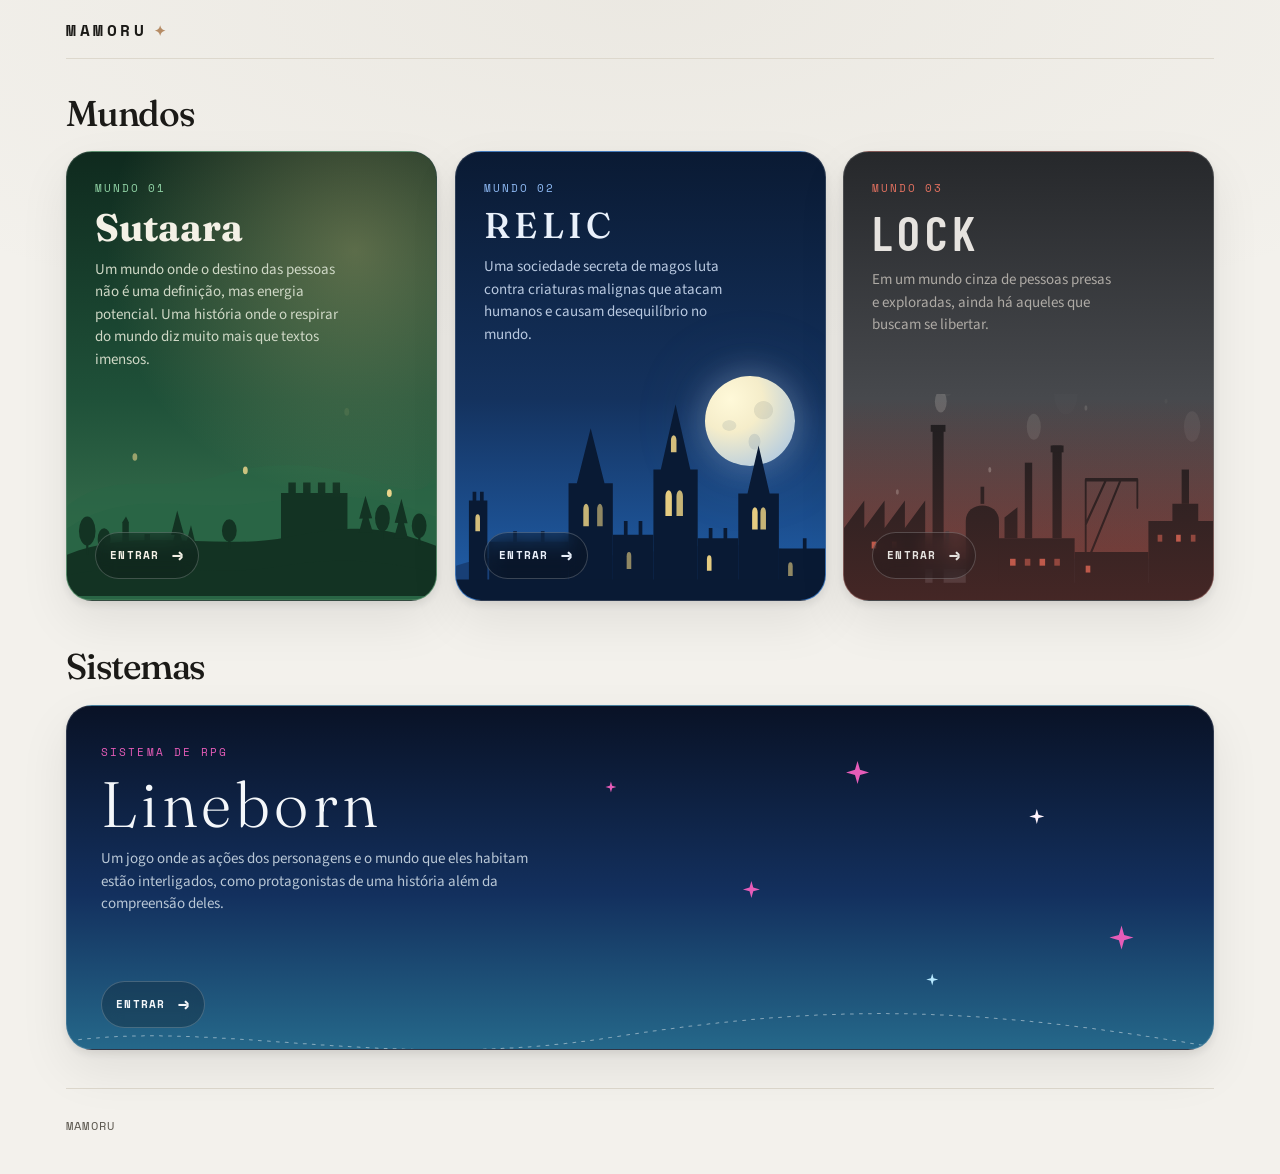
==== commit 687dface: "Add files via upload" ====
--- a/public/index.html
+++ b/public/index.html
@@ -12,13 +12,13 @@
   <div class="container">
 
     <header class="site-header">
-      <a class="wordmark" href="./">Mamoru</a>
+      <a class="wordmark" href="./">Mamoru<span class="wordmark-dot">✦</span></a>
     </header>
 
     <main>
 
       <section class="secao" aria-labelledby="mundos">
-        <h1 class="secao-titulo" id="mundos">Mundos</h1>
+        <div class="secao-heading"><div><h2 class="secao-titulo" id="mundos">Mundos</h2></div></div>
         <div class="cartas">
 
         <a class="mundo" data-mundo="sutaara" href="sutaara/">
@@ -28,17 +28,18 @@
             <h2>Sutaara</h2>
             <p>Um mundo onde o destino das pessoas não é uma definição, mas energia potencial. Uma história onde o respirar do mundo diz muito mais que textos imensos.</p>
           </div>
-          <span class="mundo-entrar">Entrar &rarr;</span>
+          <span class="mundo-entrar">Entrar <span aria-hidden="true">→</span></span>
         </a>
 
         <a class="mundo" data-mundo="relic" href="relic/">
+          <span class="relic-moon" aria-hidden="true"><span class="relic-moon-detail"></span></span>
           <img class="arte" src="img/cards/relic.svg" alt="" width="400" height="120">
           <div class="mundo-texto">
             <span class="mundo-kicker">Mundo 02</span>
             <h2>Relic</h2>
             <p>Uma sociedade secreta de magos luta contra criaturas malignas que atacam humanos e causam desequilíbrio no mundo.</p>
           </div>
-          <span class="mundo-entrar">Entrar &rarr;</span>
+          <span class="mundo-entrar">Entrar <span aria-hidden="true">→</span></span>
         </a>
 
         <a class="mundo" data-mundo="lock" href="lock/">
@@ -48,24 +49,25 @@
             <h2>Lock</h2>
             <p>Em um mundo cinza de pessoas presas e exploradas, ainda há aqueles que buscam se libertar.</p>
           </div>
-          <span class="mundo-entrar">Entrar &rarr;</span>
+          <span class="mundo-entrar">Entrar <span aria-hidden="true">→</span></span>
         </a>
 
         </div>
       </section>
 
       <section class="secao secao--sistemas" aria-labelledby="sistemas">
-        <h2 class="secao-titulo" id="sistemas">Sistemas</h2>
+        <div class="secao-heading"><div><h2 class="secao-titulo" id="sistemas">Sistemas</h2></div></div>
         <div class="cartas">
 
         <a class="mundo" data-mundo="lineborn" href="sistemas/lineborn/">
+          <span class="lineborn-stars" aria-hidden="true"><i></i><i></i><i></i><i></i><i></i><i></i></span>
           <img class="arte" src="img/cards/lineborn.svg" alt="" width="400" height="380">
           <div class="mundo-texto">
             <span class="mundo-kicker">Sistema de RPG</span>
             <h2>Lineborn</h2>
             <p>Um jogo onde as ações dos personagens e o mundo que eles habitam estão interligados, como protagonistas de uma história além da compreensão deles.</p>
           </div>
-          <span class="mundo-entrar">Entrar &rarr;</span>
+          <span class="mundo-entrar">Entrar <span aria-hidden="true">→</span></span>
         </a>
 
         </div>
@@ -73,8 +75,23 @@
 
     </main>
 
-    <footer class="site-footer">Mamoru</footer>
+    <footer class="site-footer"><span>Mamoru</span></footer>
 
   </div>
+<script>// Efeitos de interação discretos; animações SVG originais permanecem intactas.
+(function(){
+  const cards=document.querySelectorAll('.mundo');
+  if(!window.matchMedia('(prefers-reduced-motion: reduce)').matches){
+    cards.forEach(card=>{
+      card.addEventListener('pointermove',e=>{
+        if(e.pointerType==='touch')return;
+        const r=card.getBoundingClientRect();
+        card.style.setProperty('--cursor-x',((e.clientX-r.left)/r.width*100)+'%');
+        card.style.setProperty('--cursor-y',((e.clientY-r.top)/r.height*100)+'%');
+      },{passive:true});
+    });
+  }
+})();
+</script>
 </body>
 </html>
--- a/public/css/home.css
+++ b/public/css/home.css
@@ -95,7 +95,7 @@
 .mundo[data-mundo="lineborn"]::before,
 .mundo[data-mundo="lineborn"]::after{ /* as estrelas: 2 em cada, com ritmos diferentes */
   content:''; position:absolute; inset:0; z-index:1; pointer-events:none; background-repeat:no-repeat;
-  background-image:url('../img/estrela.svg'),url('../img/estrela.svg');
+  background-image:url('[data-uri]'),url('[data-uri]');
   animation:brilho 4.5s ease-in-out infinite;
 }
 .mundo[data-mundo="lineborn"]::before{ background-size:16px,10px; background-position:right 14% top 12%, right 7% top 62%; }
@@ -107,3 +107,145 @@
   .mundo{ transition:none; }
   .mundo::before,.mundo::after{ animation:none !important; }
 }
+
+/* Evolução editorial: preserva a arte SVG, as cores e animações originais. */
+html{scroll-behavior:smooth}
+body{background:var(--bg);background-image:radial-gradient(ellipse 75% 30% at 50% 0%,rgba(139,127,101,.075),transparent)}
+.container{max-width:1180px;padding-inline:clamp(18px,4vw,64px)}
+.site-header{padding-block:26px 20px;border-bottom:1px solid var(--border);gap:20px}
+.wordmark{font-size:1rem;letter-spacing:.22em}.wordmark-dot{color:#b68c65;margin-left:7px;font-size:.85rem}
+.home-nav{display:flex;gap:clamp(15px,3vw,35px)}.home-nav a{font-family:var(--font-mono);text-decoration:none;color:var(--fg-dim);font-size:.7rem;text-transform:uppercase;letter-spacing:.1em;transition:color .25s}.home-nav a:hover{color:var(--fg)}
+.home-intro{position:relative;overflow:hidden;padding:clamp(64px,9vw,122px) 0 clamp(64px,8vw,110px);border-bottom:1px solid var(--border)}
+.intro-eyebrow,.secao-num{font-family:var(--font-mono);font-size:.68rem;letter-spacing:.15em;text-transform:uppercase;color:var(--fg-dim)}.intro-spark{color:#b68c65;font-size:1rem;margin-right:9px}.intro-rule{display:inline-block;width:28px;border-top:1px solid var(--border);vertical-align:middle;margin:0 10px}
+.home-intro h1{font-family:var(--font-display);font-weight:500;font-size:clamp(2.7rem,6.3vw,6rem);letter-spacing:-.045em;line-height:1.12;margin:23px 0 21px;max-width:920px}.home-intro h1 em{font-weight:300;color:#ad866a}
+.home-intro p{max-width:520px;font-size:clamp(1rem,1.6vw,1.2rem);color:var(--fg-dim);margin:0 0 33px}.intro-scroll{display:inline-flex;gap:12px;align-items:center;color:var(--fg);text-decoration:none;font-family:var(--font-mono);font-size:.72rem;text-transform:uppercase;letter-spacing:.08em}.intro-scroll-icon{display:grid;place-items:center;width:32px;height:32px;border:1px solid var(--border);border-radius:50%;transition:transform .3s,background .3s}.intro-scroll:hover .intro-scroll-icon{transform:translateY(5px);background:var(--surface2)}.intro-ornament{position:absolute;right:5%;top:16%;font-size:clamp(150px,23vw,340px);line-height:1;color:var(--fg);opacity:.035;pointer-events:none;animation:introFloat 11s ease-in-out infinite}
+.secao{padding-top:clamp(45px,6vw,82px)}.secao--sistemas{padding-top:10px}.secao-heading{display:flex;align-items:end;justify-content:space-between;gap:16px;margin-bottom:24px}.secao-titulo{font-size:clamp(2rem,3.4vw,3.2rem);margin:8px 0 0;line-height:1.1;letter-spacing:-.035em}.secao-titulo::after{display:none}.heading-count{font-family:var(--font-mono);font-size:.65rem;vertical-align:top;color:var(--fg-dim);letter-spacing:0;margin-left:8px}.secao-aside{color:var(--fg-dim);font-size:.9rem;padding-bottom:6px}
+.cartas{grid-template-columns:repeat(12,minmax(0,1fr));gap:18px;padding-bottom:56px}
+.mundo{grid-column:span 4;min-height:520px;border-radius:15px;box-shadow:0 10px 25px rgba(0,0,0,.06),0 2px 4px rgba(0,0,0,.08);border:1px solid rgba(255,255,255,.11);transition:transform .45s cubic-bezier(.2,.8,.2,1),box-shadow .45s ease;will-change:transform}
+.mundo:hover{transform:translateY(-9px);box-shadow:0 26px 55px rgba(0,0,0,.19)}
+.mundo::selection{background:var(--m-accent)}.mundo .arte{height:var(--arte-h,53%);object-fit:fill;transform:scale(1.01);transform-origin:bottom;transition:transform .8s cubic-bezier(.2,.8,.2,1);pointer-events:none}.mundo:hover .arte{transform:scale(1.075)}
+.mundo-texto{padding:clamp(24px,2.5vw,35px) clamp(22px,2.5vw,32px) 0}.mundo-kicker{font-size:.66rem;letter-spacing:.18em;margin-bottom:12px}.mundo h2{font-size:clamp(2.4rem,3.5vw,3.8rem);margin-bottom:16px;line-height:1}.mundo p{font-size:1rem;line-height:1.55;max-width:28em}.mundo-entrar{left:clamp(22px,2.5vw,32px);bottom:25px;display:flex;align-items:center;gap:12px;font-size:.69rem;transition:gap .3s}.mundo:hover .mundo-entrar{gap:22px}.mundo-entrar span{font-size:1.1rem}
+.mundo[data-mundo="sutaara"]{--arte-h:49%}.mundo[data-mundo="relic"]{--arte-h:49%}.mundo[data-mundo="lock"]{--arte-h:49%}
+.mundo[data-mundo="relic"] h2{font-size:clamp(2rem,2.8vw,3.1rem)}.mundo[data-mundo="lock"] h2{font-size:clamp(2.6rem,3.8vw,4.1rem)}
+.secao--sistemas .mundo{grid-column:span 12;min-height:400px}.secao--sistemas .mundo-texto{max-width:50%;padding-top:65px}.secao--sistemas .mundo h2{font-size:clamp(3.4rem,6vw,6.5rem)}.secao--sistemas .mundo p{max-width:30em}.secao--sistemas .mundo[data-mundo="lineborn"] .arte{width:100%;height:100%;object-fit:cover;object-position:center}
+.site-footer{border-top:1px solid var(--border);display:flex;justify-content:space-between;gap:16px;text-align:left;padding-block:28px 40px}
+@keyframes introFloat{50%{transform:translateY(-16px) rotate(9deg)}}
+@media(max-width:950px){.mundo{grid-column:span 6;min-height:490px}.mundo:nth-child(3){grid-column:span 12;min-height:380px}.mundo:nth-child(3) .mundo-texto{max-width:55%}.mundo:nth-child(3) .arte{width:100%;height:70%;object-fit:cover}.secao--sistemas .mundo-texto{max-width:62%}}
+@media(max-width:650px){.home-intro{padding:66px 0 70px}.intro-ornament{right:-10%;top:25%}.secao-aside{display:none}.cartas{gap:16px}.mundo,.mundo:nth-child(3),.secao--sistemas .mundo{grid-column:span 12;min-height:450px}.mundo:nth-child(3) .mundo-texto,.secao--sistemas .mundo-texto{max-width:none;padding:25px 22px 0}.mundo:nth-child(3) .arte{height:52%}.secao--sistemas .mundo{min-height:480px}.secao--sistemas .mundo h2{font-size:3.1rem}.secao--sistemas .mundo p{max-width:30em}.mundo h2{font-size:2.7rem}.mundo p{font-size:.94rem}.site-footer{font-size:.58rem}.home-nav a{font-size:.62rem}}
+@media(prefers-reduced-motion:reduce){html{scroll-behavior:auto}.intro-ornament{animation:none}.mundo,.mundo .arte,.mundo-entrar,.intro-scroll-icon{transition:none}}
+
+/* ============================================================
+   DIRECAO ARTISTICA 02: catalogo editorial, fiel ao Mamoru.
+   Capas animadas SVG originais, sem alteracao de paletas.
+   ============================================================ */
+.container{max-width:1250px}
+.site-header{padding-block:18px 15px}
+.catalog-intro{display:flex;align-items:end;justify-content:space-between;gap:22px;padding:36px 0 24px;border-bottom:1px solid var(--border)}
+.catalog-eyebrow{display:block;font:700 .64rem var(--font-mono);letter-spacing:.17em;color:var(--fg-dim);margin-bottom:7px}
+.catalog-intro h1{font:500 clamp(2.1rem,4.5vw,4.1rem)/1.06 var(--font-display);letter-spacing:-.045em;margin:0}
+.catalog-star{display:inline-block;color:#b68c65;font:400 .42em var(--font-display);vertical-align:top;margin:3px 0 0 15px;animation:catalogTwinkle 5s ease-in-out infinite}
+.catalog-intro p{font-size:1rem;color:var(--fg-dim);margin:9px 0 0}
+.catalog-shortcut{white-space:nowrap;color:var(--fg);font:700 .68rem var(--font-mono);text-decoration:none;letter-spacing:.04em;padding:12px 0;border-bottom:1px solid var(--border);transition:border-color .2s,transform .2s}
+.catalog-shortcut:hover{border-color:var(--fg);transform:translateY(-2px)}
+.secao{padding-top:30px}.secao--sistemas{padding-top:4px}
+.secao-heading{margin-bottom:18px}.secao-titulo{font-size:clamp(1.75rem,2.8vw,2.65rem);margin:5px 0 0}
+.cartas{grid-template-columns:repeat(12,minmax(0,1fr));gap:18px;padding-bottom:38px}
+.mundo,.mundo:nth-child(3){grid-column:span 4;min-height:450px;max-height:none;border-radius:26px;box-shadow:0 4px 10px rgba(0,0,0,.09),0 20px 50px rgba(0,0,0,.08);border:1px solid rgba(255,255,255,.15);transform:translateZ(0);transition:transform .5s cubic-bezier(.2,.85,.2,1),box-shadow .5s ease,filter .5s ease}
+.mundo:hover{transform:translateY(-8px);box-shadow:0 14px 28px rgba(0,0,0,.13),0 28px 65px rgba(0,0,0,.17)}
+.mundo:active{transform:translateY(-3px) scale(.995)}
+.mundo .arte,.mundo:nth-child(3) .arte{position:absolute;inset:auto 0 0;width:100%;height:var(--arte-h,46%);object-fit:fill;object-position:bottom;transform:scale(1);transform-origin:50% 100%;filter:saturate(1.05);transition:transform .85s cubic-bezier(.2,.85,.2,1),filter .6s}
+.mundo:hover .arte{transform:scale(1.055);filter:saturate(1.13)}
+.mundo-texto,.mundo:nth-child(3) .mundo-texto{max-width:none;padding:28px 28px 0}
+.mundo h2{font-size:clamp(2.3rem,3vw,3.4rem);margin-bottom:12px}
+.mundo p{font-size:.94rem;line-height:1.5;max-width:35ch}
+.mundo-entrar{left:28px;bottom:21px;background:rgba(12,15,19,.27);backdrop-filter:blur(9px);-webkit-backdrop-filter:blur(9px);border:1px solid rgba(255,255,255,.2);border-radius:999px;padding:9px 14px;font-size:.66rem;transition:gap .3s,background .3s,transform .3s}
+.mundo:hover .mundo-entrar{background:rgba(12,15,19,.42);transform:translateX(3px)}
+.mundo[data-mundo="sutaara"]{--arte-h:46%}
+.mundo[data-mundo="relic"]{--arte-h:46%}
+.mundo[data-mundo="lock"]{--arte-h:46%}
+.mundo[data-mundo="lineborn"]{--arte-h:100%}
+.mundo[data-mundo="lineborn"]::after{border-radius:inherit}
+.secao--sistemas .mundo{grid-column:span 12;min-height:345px;border-radius:26px}
+.secao--sistemas .mundo-texto{padding:38px 34px 0;max-width:53%}
+.secao--sistemas .mundo h2{font-size:clamp(3rem,5vw,5rem)}
+.secao--sistemas .mundo .mundo-entrar{left:34px}
+@keyframes catalogTwinkle{0%,100%{opacity:.6;transform:rotate(-8deg) scale(.95)}50%{opacity:1;transform:rotate(9deg) scale(1.18)}}
+@media(max-width:960px){.mundo,.mundo:nth-child(3){grid-column:span 6;min-height:440px}.mundo:nth-child(3){grid-column:span 12;min-height:360px}.mundo:nth-child(3) .mundo-texto{max-width:52%}.mundo:nth-child(3) .arte{height:75%}.secao--sistemas .mundo-texto{max-width:62%}}
+@media(max-width:620px){.catalog-intro{padding:25px 0 19px;align-items:start}.catalog-intro h1{font-size:2.15rem}.catalog-intro p{font-size:.89rem}.catalog-shortcut{display:none}.secao{padding-top:24px}.cartas{gap:14px;padding-bottom:25px}.mundo,.mundo:nth-child(3),.secao--sistemas .mundo{grid-column:span 12;min-height:415px;border-radius:22px}.mundo:nth-child(3) .mundo-texto,.secao--sistemas .mundo-texto{max-width:none}.mundo:nth-child(3) .arte{height:48%}.mundo-texto,.mundo:nth-child(3) .mundo-texto{padding:24px 23px 0}.mundo p{max-width:38ch}.mundo-entrar{left:23px;bottom:17px}.secao--sistemas .mundo{min-height:430px}.secao--sistemas .mundo-texto{padding:25px 23px 0}.secao--sistemas .mundo .mundo-entrar{left:23px}.secao--sistemas .mundo h2{font-size:3rem}}
+@media(prefers-reduced-motion:reduce){.catalog-star{animation:none}.mundo,.mundo .arte,.catalog-shortcut{transition:none}}
+
+/* MOBILE FIRST REFINEMENT — keep the original animated art and palettes. */
+@media (hover:none){.mundo:hover{transform:none}.mundo:hover .arte{transform:none}}
+@media (max-width:700px){
+ html,body{max-width:100%;overflow-x:clip}
+ .container{width:100%;max-width:100%;padding-inline:clamp(16px,4.5vw,24px)}
+ .site-header{padding-block:15px 12px;gap:12px;flex-wrap:wrap}
+ .wordmark{font-size:.78rem;letter-spacing:.10em}
+ .home-nav{gap:12px}.home-nav a{font-size:.67rem;letter-spacing:.03em;padding:10px 2px}
+ .catalog-intro{padding:22px 0 18px;display:block}
+ .catalog-eyebrow{font-size:.59rem;letter-spacing:.09em}
+ .catalog-intro h1{font-size:clamp(1.85rem,7.8vw,2.8rem);line-height:1.15}
+ .catalog-intro p{font-size:.93rem;line-height:1.45}
+ .secao{padding-top:22px}.secao-heading{margin-bottom:14px}
+ .secao-titulo{font-size:1.7rem;margin:3px 0 0}
+ .secao-aside{display:none}
+ .cartas{display:grid;grid-template-columns:minmax(0,1fr);gap:20px;padding-bottom:30px}
+ .mundo,.mundo:nth-child(3),.secao--sistemas .mundo{grid-column:1;display:flex;flex-direction:column;min-height:0;height:auto;max-height:none;overflow:hidden;border-radius:24px;transform:none;box-shadow:0 12px 30px rgba(0,0,0,.16)}
+ .mundo .arte,.mundo:nth-child(3) .arte,.secao--sistemas .mundo[data-mundo="lineborn"] .arte{position:relative;inset:auto;display:block;order:0;flex:none;width:100%;height:clamp(190px,55vw,260px);object-fit:cover;object-position:center bottom;transform:none;filter:none;z-index:0}
+ .mundo-texto,.mundo:nth-child(3) .mundo-texto,.secao--sistemas .mundo-texto{order:1;flex:none;max-width:none;padding:20px 21px 0;position:relative;z-index:3}
+ .mundo-kicker{font-size:.66rem;margin-bottom:7px}
+ .mundo h2,.secao--sistemas .mundo h2{font-size:clamp(2.05rem,8vw,2.7rem);line-height:1.1;margin:0 0 10px}
+ .mundo[data-mundo="relic"] h2{font-size:2rem}
+ .mundo p,.secao--sistemas .mundo p{font-size:.94rem;line-height:1.5;max-width:none;margin:0}
+ .mundo-entrar,.secao--sistemas .mundo .mundo-entrar{position:relative;order:2;left:auto;bottom:auto;align-self:flex-start;margin:18px 21px 22px;padding:12px 18px;min-height:44px;display:inline-flex;align-items:center;gap:10px;z-index:3;font-size:.72rem;background:rgba(0,0,0,.22)}
+ .mundo::before,.mundo::after{z-index:1;pointer-events:none}
+ .mundo[data-mundo="relic"]::before,.mundo[data-mundo="relic"]::after{top:16px;right:18px}
+ .mundo[data-mundo="relic"]::before{right:30px;top:28px}
+ .mundo[data-mundo="lineborn"]::before,.mundo[data-mundo="lineborn"]::after{background-position:right 12% top 12%,right 8% top 35%}
+ .secao--sistemas .mundo{min-height:0}
+ .site-footer{font-size:.62rem;line-height:1.6}
+}
+@media(max-width:370px){.container{padding-inline:14px}.home-nav{gap:8px}.mundo .arte,.mundo:nth-child(3) .arte{height:185px}.mundo-texto,.mundo:nth-child(3) .mundo-texto,.secao--sistemas .mundo-texto{padding-inline:17px}.mundo-entrar,.secao--sistemas .mundo .mundo-entrar{margin-inline:17px}}
+
+/* Refinamento: eliminar faixas retas nas transições das capas.
+   A arte original permanece animada e recebe apenas uma transição visual. */
+@media(max-width:700px){
+ .mundo .arte,.mundo:nth-child(3) .arte,.secao--sistemas .mundo[data-mundo="lineborn"] .arte{
+   -webkit-mask-image:linear-gradient(to bottom,#000 0%,#000 79%,transparent 100%);
+   mask-image:linear-gradient(to bottom,#000 0%,#000 79%,transparent 100%);
+   margin-bottom:-22px;
+ }
+ .mundo-texto,.mundo:nth-child(3) .mundo-texto,.secao--sistemas .mundo-texto{padding-top:28px}
+ .mundo[data-mundo="lineborn"]{background:#14305c}
+ .mundo[data-mundo="lineborn"] .arte{background:#14305c}
+}
+
+
+/* Mamoru: uma unica lua em Relic, estrelas cobalto/magenta visiveis em Lineborn */
+.mundo[data-mundo="relic"]::before,.mundo[data-mundo="relic"]::after,
+.mundo[data-mundo="lineborn"]::before,.mundo[data-mundo="lineborn"]::after{content:none!important;display:none!important}
+.relic-moon{position:absolute;right:10%;top:16%;width:clamp(70px,9vw,112px);aspect-ratio:1;border-radius:50%;z-index:0;pointer-events:none;overflow:hidden;background:radial-gradient(circle at 28% 26%,#fff9d9 0%,#f5edca 35%,#b5cce0 83%,#86a9c9 100%);box-shadow:0 0 28px 7px rgba(182,208,240,.24),0 0 85px rgba(154,187,232,.13);animation:relic-orbit 42s linear infinite}
+.relic-moon-detail{position:absolute;inset:0;border-radius:50%;opacity:.25;background:radial-gradient(ellipse at 27% 55%,#9ba9a3 0 7%,transparent 8%),radial-gradient(ellipse at 65% 38%,#a2a79a 0 11%,transparent 12%),radial-gradient(ellipse at 55% 73%,#879ba8 0 8%,transparent 9%)}
+@keyframes relic-orbit{to{transform:rotate(360deg)}}
+.lineborn-stars{position:absolute;inset:0;z-index:2;pointer-events:none;overflow:hidden}
+.lineborn-stars i{position:absolute;display:block;width:clamp(13px,2vw,25px);aspect-ratio:1;background:#E65CB8;clip-path:polygon(50% 0,61% 39%,100% 50%,61% 61%,50% 100%,39% 61%,0 50%,39% 39%);filter:drop-shadow(0 0 8px currentColor);animation:star-breathe 3.8s ease-in-out infinite;box-shadow:0 0 15px #E65CB8}
+.lineborn-stars i:nth-child(1){left:68%;top:16%;width:23px}
+.lineborn-stars i:nth-child(2){left:84%;top:30%;width:15px;background:#fff3fb;animation-delay:-1.1s}
+.lineborn-stars i:nth-child(3){left:59%;top:51%;width:17px;animation-delay:-2s}
+.lineborn-stars i:nth-child(4){left:91%;top:64%;width:24px;animation-delay:-.6s}
+.lineborn-stars i:nth-child(5){left:75%;top:78%;width:12px;background:#b7e9ff;animation-delay:-2.9s}
+.lineborn-stars i:nth-child(6){left:47%;top:22%;width:11px;animation-delay:-1.7s}
+@keyframes star-breathe{0%,100%{opacity:.62;transform:scale(.82) rotate(-8deg)}50%{opacity:1;transform:scale(1.18) rotate(8deg)}}
+.mundo[data-mundo="relic"],.mundo[data-mundo="lineborn"]{isolation:isolate}
+.mundo[data-mundo="relic"]:hover .relic-moon{box-shadow:0 0 45px 12px rgba(182,208,240,.3),0 0 100px rgba(154,187,232,.17)}
+.mundo[data-mundo="lineborn"]:hover .lineborn-stars i{animation-duration:2.7s}
+@media(max-width:700px){
+ .relic-moon{top:25px;right:9%;width:76px}
+ .lineborn-stars{height:clamp(190px,55vw,260px)}
+ .lineborn-stars i:nth-child(1){left:65%;top:15%}
+ .lineborn-stars i:nth-child(3){left:50%;top:54%}
+}
+@media(prefers-reduced-motion:reduce){.relic-moon,.lineborn-stars i{animation:none!important}}
+
+/* ajuste: a lua não cobre o texto quando os cards ficam lado a lado */
+@media (min-width:701px){ .relic-moon{ top:auto; bottom:30%; right:8%; width:clamp(64px,7vw,96px); } }
